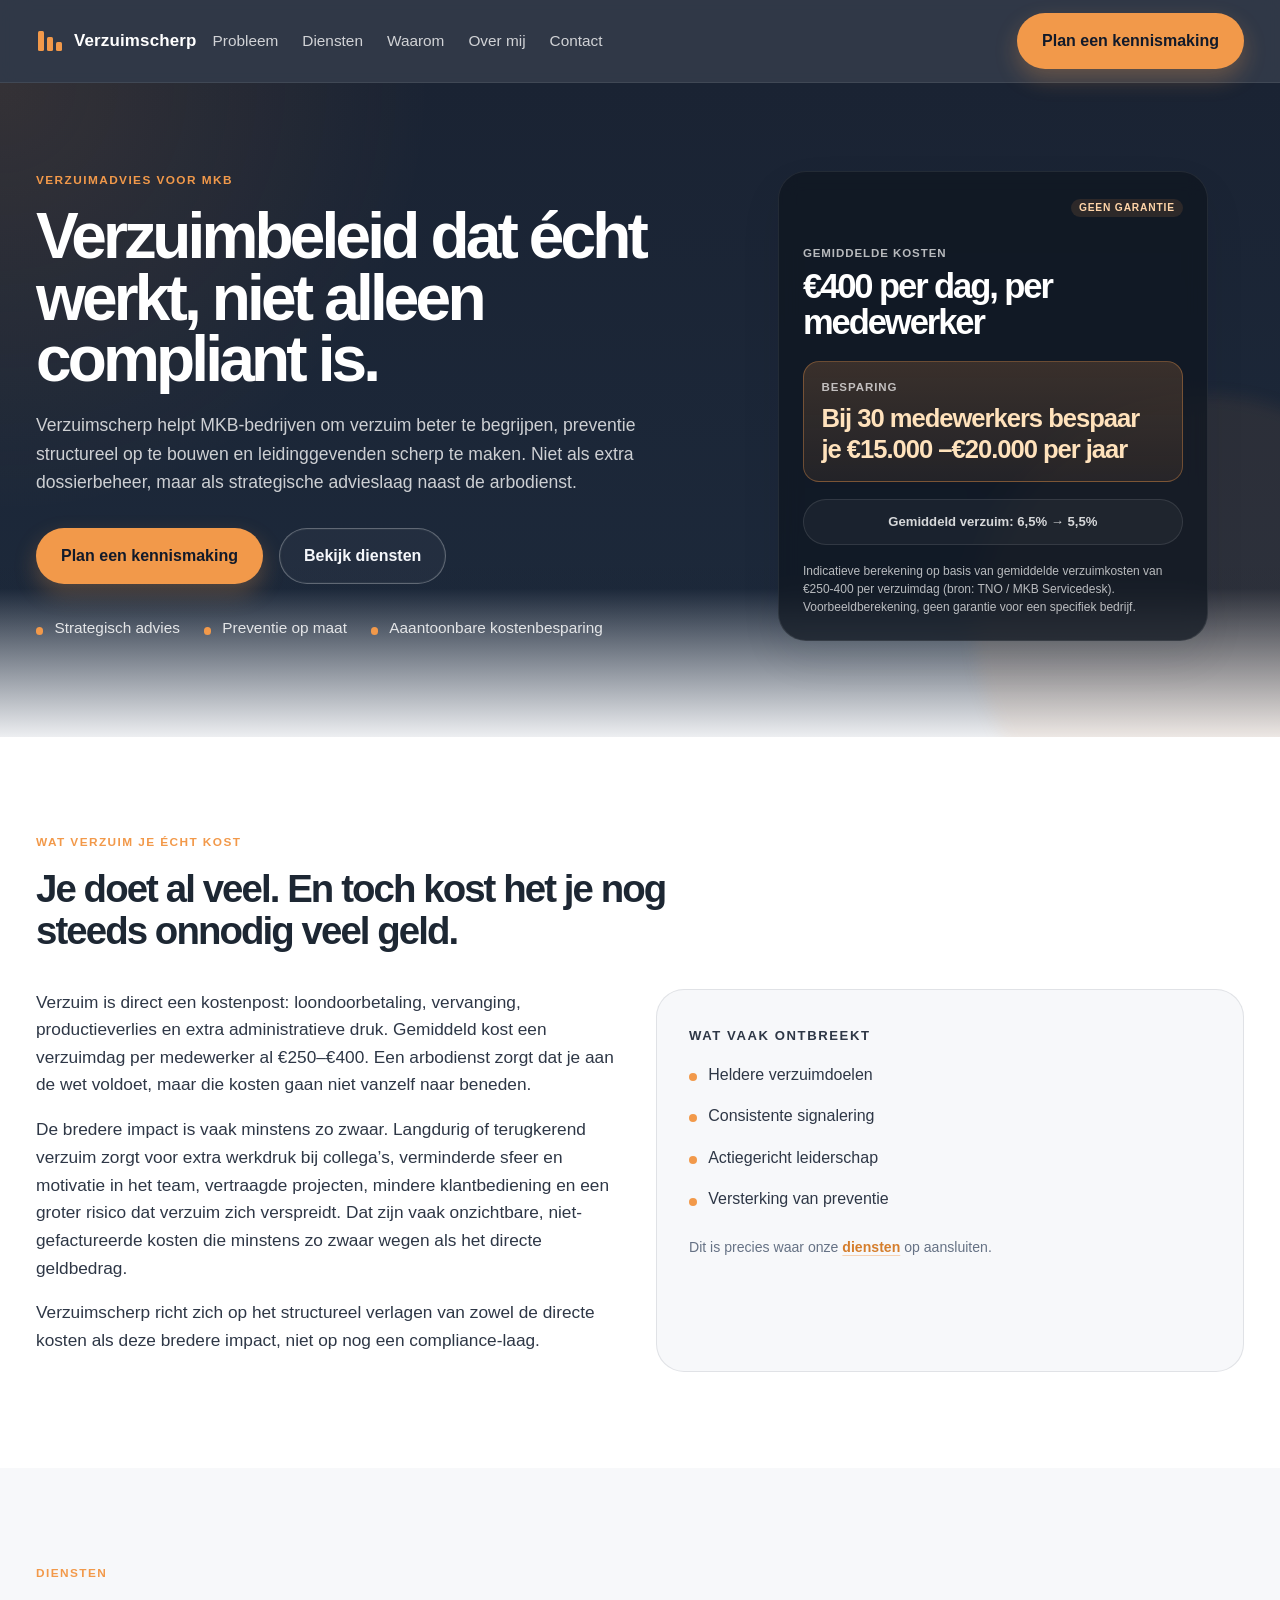
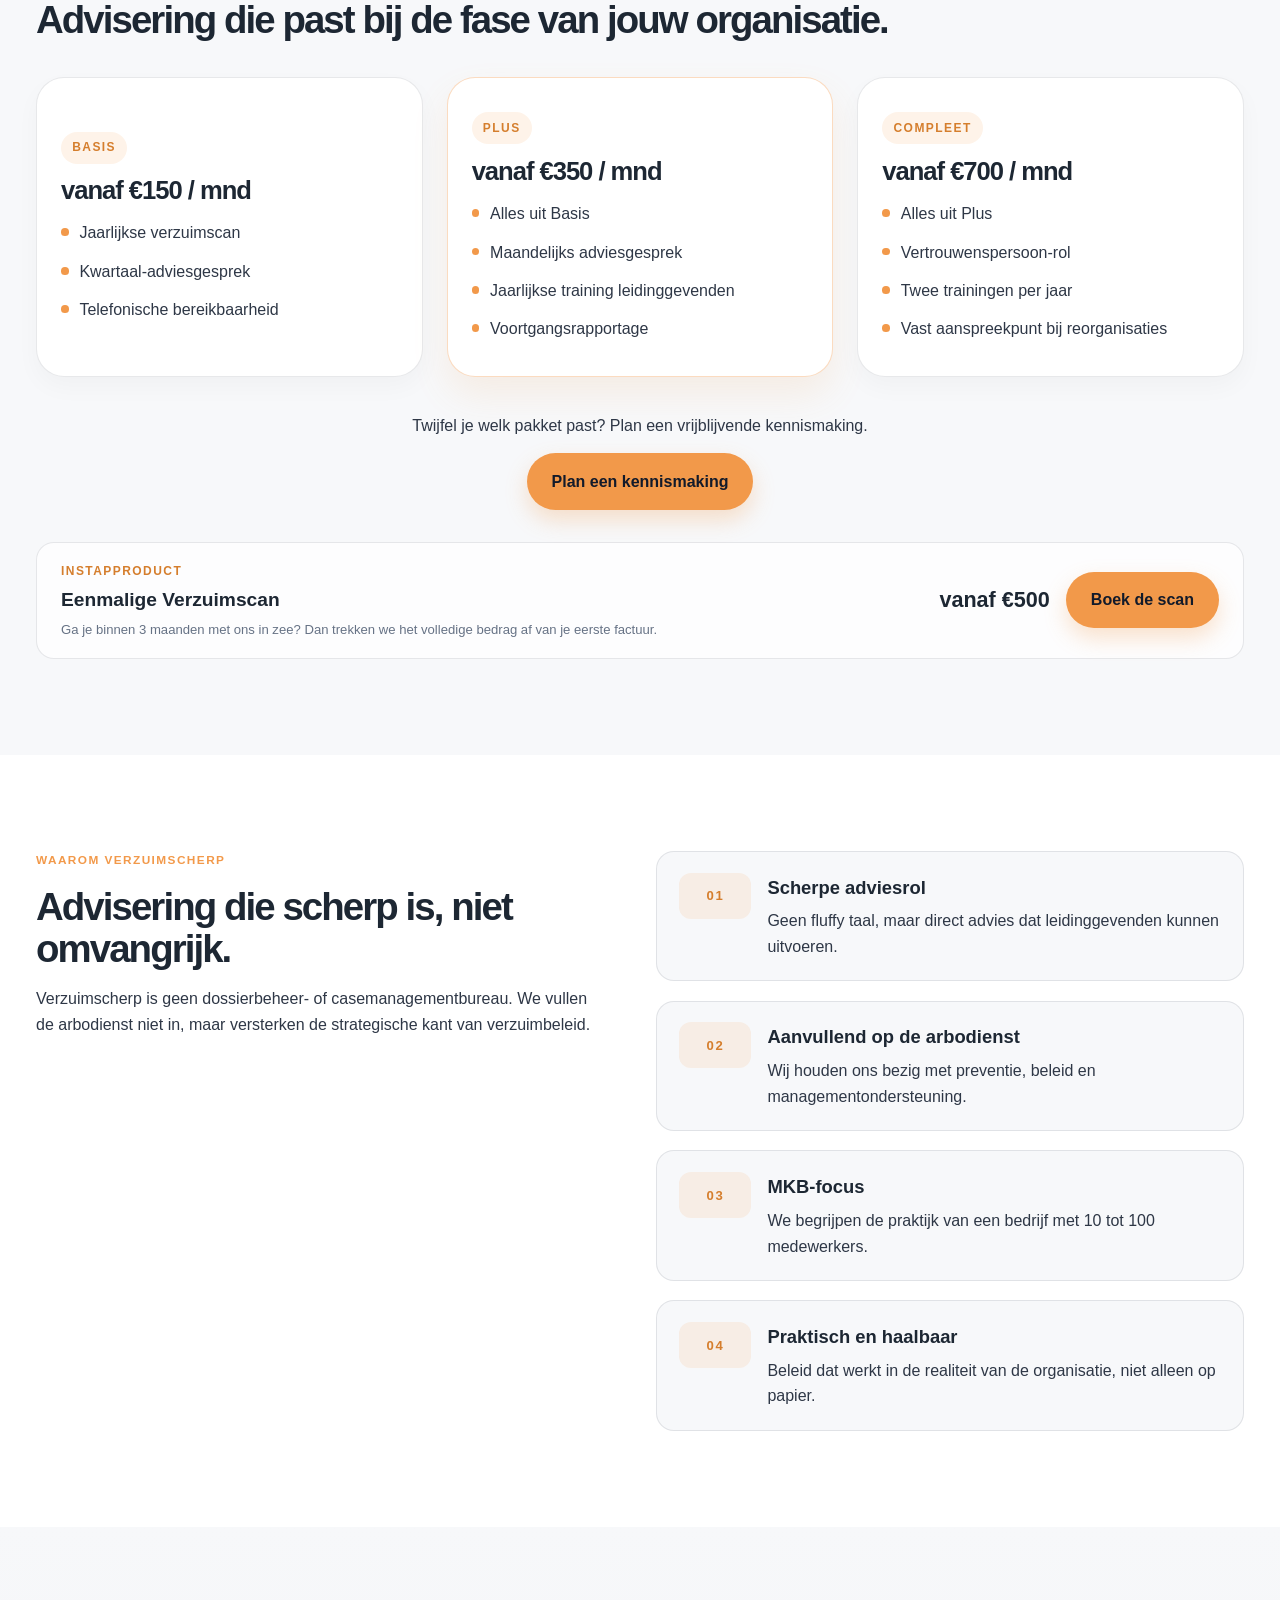
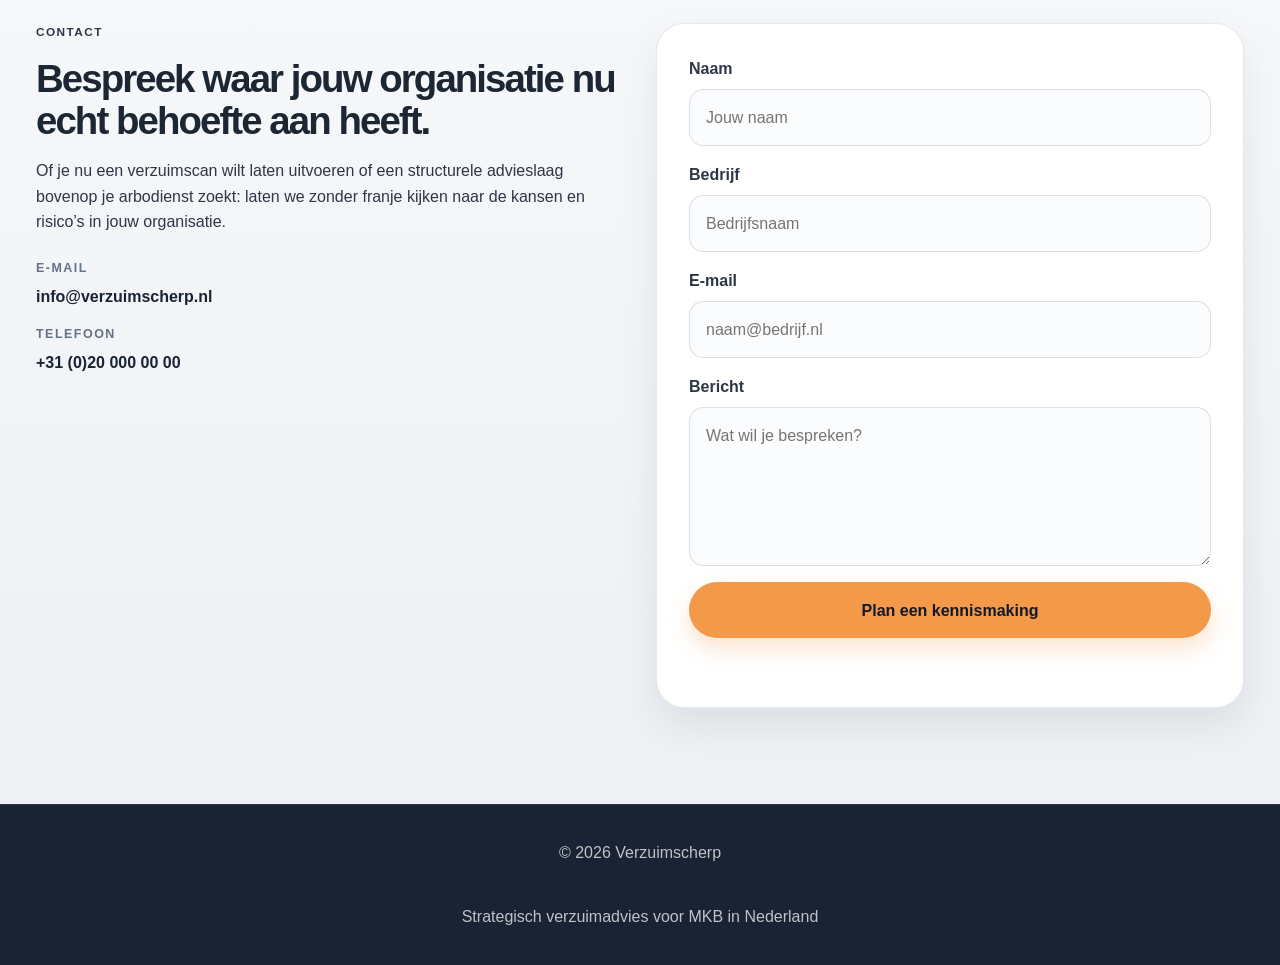
==== index.html @ c4fc37ad "4" ====
<!DOCTYPE html>
<html lang="nl">
  <head>
    <meta charset="UTF-8" />
    <meta name="viewport" content="width=device-width, initial-scale=1.0" />
    <meta
      name="description"
      content="Verzuimscherp helpt MKB-bedrijven met strategisch verzuimadvies, preventie en beleid dat echt werkt."
    />
    <title>Verzuimscherp | Verzuimadvies voor MKB</title>
    <link rel="icon" type="image/svg+xml" href="favicon.svg" />
    <link rel="stylesheet" href="style.css" />
  </head>
  <body>
    <div class="page-shell">
      <header class="site-header">
        <div class="container header-inner">
          <a class="brand" href="#top" aria-label="Verzuimscherp home">
            <svg class="brand-mark" width="28" height="28" viewBox="0 0 28 28" xmlns="http://www.w3.org/2000/svg" aria-hidden="true">
              <rect x="2" y="4" width="6" height="20" rx="1.5" fill="#F2994A"/>
              <rect x="11" y="10" width="6" height="14" rx="1.5" fill="#F2994A"/>
              <rect x="20" y="15" width="6" height="9" rx="1.5" fill="#F2994A"/>
            </svg>
            <span class="brand-text">Verzuimscherp</span>
          </a>

          <nav class="main-nav" aria-label="Hoofdnavigatie">
            <a href="#probleem">Probleem</a>
            <a href="#diensten">Diensten</a>
            <a href="#waarom">Waarom</a>
            <a href="about.html">Over mij</a>
            <a href="#contact">Contact</a>
          </nav>

          <a class="button button-primary header-cta" href="#contact">Plan een kennismaking</a>
        </div>
      </header>

      <main id="top">
        <section class="hero">
          <div class="container hero-grid">
            <div class="hero-copy">
              <p class="eyebrow">Verzuimadvies voor MKB</p>
              <h1>Verzuimbeleid dat écht werkt, niet alleen compliant is.</h1>
              <p class="lead">
                Verzuimscherp helpt MKB-bedrijven om verzuim beter te begrijpen, preventie
                structureel op te bouwen en leidinggevenden scherp te maken. Niet als
                extra dossierbeheer, maar als strategische advieslaag naast de arbodienst.
              </p>

              <div class="hero-actions">
                <a class="button button-primary" href="#contact">Plan een kennismaking</a>
                <a class="button button-secondary" href="#diensten">Bekijk diensten</a>
              </div>

              <ul class="hero-points" aria-label="Belangrijkste voordelen">
                <li>Strategisch advies</li>
                <li>Preventie op maat</li>
                <li>Aaantoonbare kostenbesparing</li>
              </ul>
            </div>

            <div class="hero-visual">
              <div class="visual-card comparison-card">
                <div class="comparison-header">
                  <div></div>
                  <span class="tag">Geen garantie</span>
                </div>

                <div class="cost-pain">
                  <span class="cost-pain-label">Gemiddelde kosten</span>
                  <strong>€400 per dag, per medewerker</strong>
                </div>

                <div class="savings-panel">
                  <span class="savings-label">Besparing</span>
                  <strong>Bij 30 medewerkers bespaar je €15.000 –€20.000 per jaar</strong>
                </div>

                <div class="comparison-bar" aria-label="Gemiddeld verzuim percentage verschil">
                  <span>Gemiddeld verzuim: 6,5% → 5,5%</span>
                </div>

                <p class="comparison-disclaimer">
                  Indicatieve berekening op basis van gemiddelde verzuimkosten van €250-400 per verzuimdag (bron: TNO / MKB Servicedesk).
                  Voorbeeldberekening, geen garantie voor een specifiek bedrijf.
                </p>
              </div>
            </div>
          </div>
        </section>

        <section id="probleem" class="section problem">
          <div class="container">
            <div class="section-heading narrow">
              <p class="eyebrow">WAT VERZUIM JE ÉCHT KOST</p>
              <h2>Je doet al veel. En toch kost het je nog steeds onnodig veel geld.</h2>
            </div>

            <div class="problem-grid">
              <div class="problem-copy">
                <p>
                  Verzuim is direct een kostenpost: loondoorbetaling, vervanging, productieverlies
                  en extra administratieve druk. Gemiddeld kost een verzuimdag per medewerker
                  al €250–€400. Een arbodienst zorgt dat je aan de wet voldoet, maar die
                  kosten gaan niet vanzelf naar beneden.
                </p>
                <p>
                  De bredere impact is vaak minstens zo zwaar. Langdurig of terugkerend verzuim
                  zorgt voor extra werkdruk bij collega’s, verminderde sfeer en motivatie in het
                  team, vertraagde projecten, mindere klantbediening en een groter risico dat
                  verzuim zich verspreidt. Dat zijn vaak onzichtbare, niet-gefactureerde kosten
                  die minstens zo zwaar wegen als het directe geldbedrag.
                </p>
                <p>
                  Verzuimscherp richt zich op het structureel verlagen van zowel de directe
                  kosten als deze bredere impact, niet op nog een compliance-laag.
                </p>
              </div>

              <div class="problem-panel">
                <div class="panel-block">
                  <span class="kicker">Wat vaak ontbreekt</span>
                  <ul>
                    <li>Heldere verzuimdoelen</li>
                    <li>Consistente signalering</li>
                    <li>Actiegericht leiderschap</li>
                    <li>Versterking van preventie</li>
                  </ul>
                  <p class="panel-link">Dit is precies waar onze <a href="#diensten">diensten</a> op aansluiten.</p>
                </div>
              </div>
            </div>
          </div>
        </section>

        <section id="diensten" class="section services">
          <div class="container">
            <div class="section-heading">
              <p class="eyebrow">Diensten</p>
              <h2>Advisering die past bij de fase van jouw organisatie.</h2>
            </div>

            <div class="pricing-grid">
              <article class="pricing-card">
                <div class="card-top">
                  <span class="tier">Basis</span>
                  <h3>vanaf €150 / mnd</h3>
                </div>
                <ul>
                  <li id="dienst-verzuimscan">Jaarlijkse verzuimscan</li>
                  <li id="dienst-preventieadvies">Kwartaal-adviesgesprek</li>
                  <li>Telefonische bereikbaarheid</li>
                </ul>
              </article>

              <article class="pricing-card featured">
                <div class="card-top">
                  <span class="tier">Plus</span>
                  <h3>vanaf €350 / mnd</h3>
                </div>
                <ul>
                  <li>Alles uit Basis</li>
                  <li>Maandelijks adviesgesprek</li>
                  <li id="dienst-training">Jaarlijkse training leidinggevenden</li>
                  <li>Voortgangsrapportage</li>
                </ul>
              </article>

              <article class="pricing-card">
                <div class="card-top">
                  <span class="tier">Compleet</span>
                  <h3>vanaf €700 / mnd</h3>
                </div>
                <ul>
                  <li>Alles uit Plus</li>
                  <li>Vertrouwenspersoon-rol</li>
                  <li>Twee trainingen per jaar</li>
                  <li>Vast aanspreekpunt bij reorganisaties</li>
                </ul>
              </article>
            </div>

            <div class="pricing-cta">
              <p>Twijfel je welk pakket past? Plan een vrijblijvende kennismaking.</p>
              <a class="button button-primary" href="#contact">Plan een kennismaking</a>
            </div>

            <div class="entry-offer">
              <div class="entry-copy">
                <span class="entry-label">Instapproduct</span>
                <strong>Eenmalige Verzuimscan</strong>
                <small>Ga je binnen 3 maanden met ons in zee? Dan trekken we het volledige bedrag af van je eerste factuur.</small>
              </div>
              <span class="entry-price">vanaf €500</span>
              <a class="button button-primary entry-offer-button" href="#contact">Boek de scan</a>
            </div>
          </div>
        </section>

        <section id="waarom" class="section why-us">
          <div class="container why-grid">
            <div class="why-copy">
              <p class="eyebrow">WAAROM VERZUIMSCHERP</p>
              <h2>Advisering die scherp is, niet omvangrijk.</h2>
              <p>
                Verzuimscherp is geen dossierbeheer- of casemanagementbureau. We vullen de
                arbodienst niet in, maar versterken de strategische kant van verzuimbeleid.
              </p>
            </div>

            <div class="usp-list">
              <div class="usp-item">
                <span class="usp-number">01</span>
                <div>
                  <h3>Scherpe adviesrol</h3>
                  <p>Geen fluffy taal, maar direct advies dat leidinggevenden kunnen uitvoeren.</p>
                </div>
              </div>

              <div class="usp-item">
                <span class="usp-number">02</span>
                <div>
                  <h3>Aanvullend op de arbodienst</h3>
                  <p>Wij houden ons bezig met preventie, beleid en managementondersteuning.</p>
                </div>
              </div>

              <div class="usp-item">
                <span class="usp-number">03</span>
                <div>
                  <h3>MKB-focus</h3>
                  <p>We begrijpen de praktijk van een bedrijf met 10 tot 100 medewerkers.</p>
                </div>
              </div>

              <div class="usp-item">
                <span class="usp-number">04</span>
                <div>
                  <h3>Praktisch en haalbaar</h3>
                  <p>Beleid dat werkt in de realiteit van de organisatie, niet alleen op papier.</p>
                </div>
              </div>
            </div>
          </div>
        </section>

        <section id="contact" class="section contact">
          <div class="container contact-grid">
            <div class="contact-copy">
              <p class="eyebrow">Contact</p>
              <h2>Bespreek waar jouw organisatie nu echt behoefte aan heeft.</h2>
              <p>
                Of je nu een verzuimscan wilt laten uitvoeren of een structurele advieslaag
                bovenop je arbodienst zoekt: laten we zonder franje kijken naar de kansen en
                risico’s in jouw organisatie.
              </p>

              <div class="contact-details">
                <div>
                  <span>E-mail</span>
                  <a href="mailto:info@verzuimscherp.nl">info@verzuimscherp.nl</a>
                </div>
                <div>
                  <span>Telefoon</span>
                  <a href="tel:+31000000000">+31 (0)20 000 00 00</a>
                </div>
              </div>
            </div>

            <form id="lead-form" class="contact-form">
              <div class="field-group">
                <label for="name">Naam</label>
                <input id="name" name="name" type="text" placeholder="Jouw naam" required />
              </div>

              <div class="field-group">
                <label for="company">Bedrijf</label>
                <input id="company" name="company" type="text" placeholder="Bedrijfsnaam" required />
              </div>

              <div class="field-group">
                <label for="email">E-mail</label>
                <input id="email" name="email" type="email" placeholder="naam@bedrijf.nl" required />
              </div>

              <div class="field-group">
                <label for="message">Bericht</label>
                <textarea id="message" name="message" rows="5" placeholder="Wat wil je bespreken?" required></textarea>
              </div>

              <button type="submit" class="button button-primary button-full">Plan een kennismaking</button>
              <p class="form-status" aria-live="polite"></p>
            </form>
          </div>
        </section>
      </main>

      <footer class="site-footer">
        <div class="container footer-inner">
          <p>© <span id="year"></span> Verzuimscherp</p>
          <p>Strategisch verzuimadvies voor MKB in Nederland</p>
        </div>
      </footer>
    </div>

    <script src="script.js"></script>
  </body>
</html>
---- style.css ----
:root {
  --bg: #1a2333;
  --bg-strong: #121a2a;
  --text: #1d2733;
  --text-soft: #2e3746;
  --muted: #667285;
  --surface: #ffffff;
  --surface-alt: #f7f8fa;
  --line: rgba(26, 35, 51, 0.1);
  --accent: #f2994a;
  --accent-dark: #d57e2d;
  --accent-soft: rgba(242, 153, 74, 0.12);
  --shadow: 0 18px 40px rgba(18, 26, 42, 0.08);
  --radius-lg: 28px;
  --radius-md: 18px;
  --radius-sm: 10px;
  --container: 1260px;
}

* {
  box-sizing: border-box;
}

html {
  scroll-behavior: smooth;
}

body {
  margin: 0;
  font-family: "Segoe UI", "Helvetica Neue", Arial, sans-serif;
  background: var(--surface-alt);
  color: var(--text);
  line-height: 1.6;
}

a {
  color: inherit;
  text-decoration: none;
}

img {
  max-width: 100%;
  display: block;
}

button,
input,
textarea {
  font: inherit;
}

.page-shell {
  min-height: 100vh;
}

.container {
  width: min(var(--container), calc(100% - 1.5rem));
  margin: 0 auto;
}

@media (min-width: 1200px) {
  .container {
    width: min(var(--container), calc(100% - 4.5rem));
  }
}

.site-header {
  position: sticky;
  top: 0;
  z-index: 30;
  background: rgba(26, 35, 51, 0.9);
  backdrop-filter: blur(14px);
  border-bottom: 1px solid rgba(255, 255, 255, 0.08);
}

.header-inner {
  display: flex;
  align-items: center;
  justify-content: space-between;
  min-height: 82px;
  gap: 1rem;
}

.brand {
  display: inline-flex;
  align-items: center;
  gap: 10px;
  color: #ffffff;
  font-weight: 800;
  letter-spacing: 0.01em;
  line-height: 1;
}

.brand-mark {
  display: block;
  width: 28px;
  height: 28px;
  flex-shrink: 0;
}

.brand-text {
  font-size: 1.06rem;
  white-space: nowrap;
  color: #ffffff;
}

.main-nav {
  display: none;
  align-items: center;
  gap: 1.5rem;
  color: rgba(255, 255, 255, 0.78);
  font-size: 0.96rem;
}

.main-nav a:hover,
.main-nav a:focus-visible {
  color: #fff;
}

.button {
  display: inline-flex;
  align-items: center;
  justify-content: center;
  padding: 0.9rem 1.5rem;
  border-radius: 999px;
  border: 1px solid transparent;
  font-weight: 700;
  transition: transform 0.2s ease, box-shadow 0.2s ease, border-color 0.2s ease;
  cursor: pointer;
}

.button:hover,
.button:focus-visible {
  transform: translateY(-1px);
}

.button-primary {
  background: var(--accent);
  color: var(--bg-strong);
  box-shadow: 0 10px 22px rgba(242, 153, 74, 0.28);
}

.button-primary:hover,
.button-primary:focus-visible {
  background: var(--accent-dark);
}

.button-secondary {
  background: transparent;
  color: var(--bg-strong);
  border-color: rgba(26, 35, 51, 0.15);
}

.hero .button-secondary {
  background: rgba(255, 255, 255, 0.03);
  color: #f5f7fb;
  border-color: rgba(255, 255, 255, 0.28);
  box-shadow: inset 0 0 0 1px rgba(255, 255, 255, 0.04);
}

.hero .button-secondary:hover,
.hero .button-secondary:focus-visible {
  background: rgba(255, 255, 255, 0.06);
  border-color: rgba(255, 255, 255, 0.45);
}

.button-full {
  width: 100%;
}

.hero {
  position: relative;
  overflow: hidden;
  background:
    radial-gradient(circle at top left, rgba(242, 153, 74, 0.12), transparent 30%),
    linear-gradient(180deg, var(--bg) 0%, #1d2a3c 100%);
  color: #fff;
}

.hero::before {
  content: "";
  position: absolute;
  left: 0;
  right: 0;
  bottom: -1px;
  height: 170px;
  background: linear-gradient(
    180deg,
    rgba(26, 35, 51, 0.05) 0%,
    rgba(26, 35, 51, 0.08) 12%,
    rgba(247, 248, 250, 0.96) 100%
  );
  z-index: 0;
}

.hero::after {
  content: "";
  position: absolute;
  inset: auto -12% -18% auto;
  width: 460px;
  height: 460px;
  border-radius: 50%;
  background: rgba(242, 153, 74, 0.08);
  filter: blur(8px);
}

.hero-grid {
  position: relative;
  z-index: 1;
  display: grid;
  grid-template-columns: 1fr;
  gap: 2.5rem;
  align-items: center;
  padding: 4.5rem 0 5rem;
}

.eyebrow {
  margin: 0 0 1rem;
  color: #F2994A;
  text-transform: uppercase;
  letter-spacing: 0.12em;
  font-size: 0.74rem;
  font-weight: 700;
}

.hero-copy h1 {
  margin: 0;
  font-size: clamp(2.5rem, 5vw, 5rem);
  line-height: 0.96;
  letter-spacing: -0.06em;
  max-width: 650px;
}

.lead {
  max-width: 620px;
  margin-top: 1.3rem;
  color: rgba(255, 255, 255, 0.78);
  font-size: 1.1rem;
}

.hero-actions {
  display: flex;
  flex-wrap: wrap;
  gap: 1rem;
  margin-top: 2rem;
}

.hero-points {
  display: flex;
  flex-wrap: wrap;
  gap: 0.9rem 1.5rem;
  list-style: none;
  padding: 0;
  margin: 2rem 0 0;
  color: rgba(255, 255, 255, 0.84);
  font-size: 0.96rem;
}

.hero-points li {
  position: relative;
  padding-left: 1.15rem;
}

.hero-points li::before {
  content: "";
  position: absolute;
  left: 0;
  top: 0.7rem;
  width: 0.45rem;
  height: 0.45rem;
  border-radius: 50%;
  background: var(--accent);
}

.hero-visual {
  display: flex;
  justify-content: center;
}

.visual-card {
  width: min(100%, 430px);
  border: 1px solid rgba(255, 255, 255, 0.08);
  box-shadow: var(--shadow);
  background: rgba(14, 21, 31, 0.72);
  border-radius: var(--radius-lg);
  padding: 1.5rem;
  backdrop-filter: blur(10px);
}

.comparison-card {
  display: grid;
  gap: 1.1rem;
}

.comparison-header {
  display: flex;
  align-items: center;
  justify-content: flex-end;
  min-height: 1.5rem;
}

.tag {
  display: inline-flex;
  align-items: center;
  justify-content: center;
  border-radius: 999px;
  padding: 0.22rem 0.5rem;
  background: rgba(242, 153, 74, 0.12);
  color: #ffd4a8;
  font-size: 0.64rem;
  line-height: 1;
  letter-spacing: 0.08em;
  text-transform: uppercase;
  font-weight: 700;
}

.cost-pain {
  display: grid;
  gap: 0.35rem;
  padding: 0.4rem 0 0.2rem;
}

.cost-pain-label,
.savings-label {
  text-transform: uppercase;
  letter-spacing: 0.08em;
  font-size: 0.72rem;
  color: rgba(255, 255, 255, 0.7);
  font-weight: 700;
}

.cost-pain strong {
  display: block;
  font-size: clamp(1.8rem, 2.7vw, 2.5rem);
  line-height: 1.05;
  letter-spacing: -0.06em;
  color: #fff;
}

.savings-panel {
  display: grid;
  gap: 0.4rem;
  padding: 1rem 1.1rem;
  border-radius: 1rem;
  background: linear-gradient(180deg, rgba(242, 153, 74, 0.18), rgba(242, 153, 74, 0.08));
  border: 1px solid rgba(242, 153, 74, 0.35);
  color: #fff;
}

.savings-panel strong {
  display: block;
  font-size: clamp(1.3rem, 2vw, 1.8rem);
  line-height: 1.2;
  letter-spacing: -0.04em;
  color: #ffe2bc;
}

.comparison-bar {
  display: flex;
  align-items: center;
  justify-content: center;
  padding: 0.7rem 0.9rem;
  border-radius: 999px;
  background: rgba(255, 255, 255, 0.04);
  border: 1px solid rgba(255, 255, 255, 0.1);
  color: rgba(255, 255, 255, 0.82);
  font-size: 0.82rem;
  font-weight: 600;
}

.comparison-disclaimer {
  margin: 0;
  color: rgba(255, 255, 255, 0.7);
  font-size: 0.75rem;
  line-height: 1.5;
}

.section {
  padding: 6rem 0;
}

.problem {
  background: var(--surface);
}

.section-heading {
  margin-bottom: 2.25rem;
}

.narrow {
  max-width: 720px;
}

.section-heading h2 {
  margin: 0;
  font-size: clamp(2rem, 3vw, 3rem);
  letter-spacing: -0.05em;
  line-height: 1.1;
}

.problem-grid {
  display: grid;
  grid-template-columns: 1fr;
  gap: 2rem;
  align-items: stretch;
}

.problem-copy {
  font-size: 1.08rem;
  color: var(--text-soft);
}

.problem-copy p {
  margin-top: 0;
}

.problem-panel {
  display: flex;
}

.panel-block {
  width: 100%;
  background: var(--surface-alt);
  border: 1px solid var(--line);
  border-radius: var(--radius-lg);
  padding: 2rem;
}

.kicker {
  display: inline-block;
  margin-bottom: 1rem;
  color: var(--text-soft);
  font-size: 0.82rem;
  letter-spacing: 0.12em;
  text-transform: uppercase;
  font-weight: 700;
}

.panel-block ul {
  list-style: none;
  padding: 0;
  margin: 0;
  display: grid;
  gap: 1rem;
  color: var(--text-soft);
}

.panel-block li {
  position: relative;
  padding-left: 1.2rem;
}

.panel-block li::before {
  content: "";
  position: absolute;
  left: 0;
  top: 0.7rem;
  width: 0.5rem;
  height: 0.5rem;
  border-radius: 50%;
  background: var(--accent);
}

.panel-link {
  margin: 1.5rem 0 0;
  color: var(--muted);
  font-size: 0.88rem;
}

.panel-link a {
  color: var(--accent-dark);
  font-weight: 700;
  text-decoration: underline;
  text-decoration-color: rgba(242, 153, 74, 0.4);
  text-underline-offset: 0.18em;
}

.panel-link a:hover,
.panel-link a:focus-visible {
  text-decoration-color: var(--accent-dark);
}

.services {
  background: var(--surface-alt);
}

.pricing-grid {
  display: grid;
  grid-template-columns: 1fr;
  gap: 1.5rem;
}

.pricing-card {
  display: flex;
  flex-direction: column;
  justify-content: center;
  min-height: 300px;
  gap: 1rem;
  background: var(--surface);
  border: 1px solid var(--line);
  border-radius: var(--radius-lg);
  padding: 1.7rem 1.5rem;
  box-shadow: 0 10px 24px rgba(18, 26, 42, 0.03);
}

.pricing-card.featured {
  border-color: rgba(242, 153, 74, 0.35);
  box-shadow: 0 18px 36px rgba(242, 153, 74, 0.12);
}

.card-top {
  margin-bottom: 0;
}

.tier {
  display: inline-flex;
  align-items: center;
  justify-content: center;
  padding: 0.4rem 0.7rem;
  border-radius: 999px;
  background: var(--accent-soft);
  color: var(--accent-dark);
  font-size: 0.75rem;
  letter-spacing: 0.12em;
  text-transform: uppercase;
  font-weight: 800;
}

.card-top h3 {
  margin: 0.8rem 0 0;
  font-size: clamp(1.5rem, 2vw, 2rem);
  letter-spacing: -0.04em;
  line-height: 1.1;
}

.pricing-card ul {
  list-style: none;
  padding: 0;
  margin: 0;
  display: grid;
  gap: 0.8rem;
  color: var(--text-soft);
}

.pricing-card li {
  position: relative;
  padding-left: 1.15rem;
}

.pricing-card li::before {
  content: "";
  position: absolute;
  left: 0;
  top: 0.5rem;
  width: 0.48rem;
  height: 0.48rem;
  border-radius: 50%;
  background: var(--accent);
}

.pricing-cta {
  display: grid;
  justify-items: center;
  gap: 0.9rem;
  margin: 2.25rem auto 0;
  text-align: center;
}

.pricing-cta p {
  margin: 0;
  color: var(--text-soft);
}

.entry-offer {
  display: flex;
  flex-wrap: wrap;
  align-items: center;
  justify-content: space-between;
  gap: 0.8rem 1rem;
  margin-top: 2rem;
  padding: 1.2rem 1.5rem;
  border-radius: var(--radius-md);
  border: 1px solid var(--line);
  background: rgba(255, 255, 255, 0.7);
  color: var(--text-soft);
}

.entry-copy {
  display: grid;
  gap: 0.25rem;
  flex: 1 1 280px;
}

.entry-copy small {
  max-width: 620px;
  color: var(--muted);
  font-size: 0.82rem;
  line-height: 1.45;
}

.entry-label {
  color: var(--accent-dark);
  font-size: 0.75rem;
  font-weight: 700;
  letter-spacing: 0.12em;
  text-transform: uppercase;
}

.entry-offer strong {
  font-size: 1.2rem;
  color: var(--text);
}

.entry-price {
  color: var(--text);
  font-size: 1.35rem;
  font-weight: 800;
  white-space: nowrap;
}

.entry-offer-button {
  flex: 0 0 auto;
}

.why-us {
  background: var(--surface);
}

.why-grid {
  display: grid;
  grid-template-columns: 1fr;
  gap: 2rem;
}

.why-copy h2 {
  margin: 0;
  font-size: clamp(2rem, 3vw, 3rem);
  letter-spacing: -0.05em;
  line-height: 1.1;
}

.why-copy p {
  color: var(--text-soft);
  max-width: 570px;
}

.why-copy .eyebrow {
  color: #F2994A;
}

.usp-list {
  display: grid;
  gap: 1.2rem;
}

.usp-item {
  display: grid;
  grid-template-columns: 72px 1fr;
  gap: 1rem;
  align-items: start;
  padding: 1.3rem 1.4rem;
  border-radius: var(--radius-md);
  background: var(--surface-alt);
  border: 1px solid var(--line);
}

.usp-number {
  display: inline-flex;
  justify-content: center;
  align-items: center;
  font-size: 0.82rem;
  font-weight: 800;
  letter-spacing: 0.12em;
  color: var(--accent-dark);
  background: rgba(242, 153, 74, 0.12);
  border-radius: 0.75rem;
  min-height: 46px;
}

.usp-item h3 {
  margin: 0 0 0.4rem;
  font-size: 1.15rem;
}

.usp-item p {
  margin: 0;
  color: var(--text-soft);
}

.contact {
  background: linear-gradient(180deg, var(--surface-alt) 0%, #edf0f4 100%);
}

.contact-grid {
  display: grid;
  grid-template-columns: 1fr;
  gap: 2rem;
  align-items: start;
}

.contact-copy h2 {
  margin: 0;
  font-size: clamp(2rem, 3vw, 3rem);
  letter-spacing: -0.05em;
  line-height: 1.1;
}

.contact-copy p {
  color: var(--text-soft);
}

.contact-details {
  display: grid;
  gap: 1rem;
  margin-top: 1.5rem;
}

.contact-details div {
  display: grid;
  gap: 0.3rem;
}

.contact-details span {
  font-size: 0.78rem;
  letter-spacing: 0.12em;
  text-transform: uppercase;
  color: var(--muted);
  font-weight: 700;
}

.contact-details a {
  color: var(--bg); 
  font-weight: 600;
}

.contact-form {
  background: var(--surface);
  border: 1px solid var(--line);
  border-radius: var(--radius-lg);
  padding: 1.5rem;
  box-shadow: var(--shadow);
}

.field-group {
  display: grid;
  gap: 0.5rem;
  margin-bottom: 1rem;
}

.field-group label {
  font-weight: 600;
  color: var(--text-soft);
}

.field-group input,
.field-group textarea {
  width: 100%;
  border: 1px solid rgba(46, 55, 70, 0.14);
  border-radius: 0.9rem;
  background: #fbfcfe;
  color: var(--text);
  padding: 0.9rem 1rem;
  transition: border-color 0.2s ease, box-shadow 0.2s ease;
}

.field-group input:focus,
.field-group textarea:focus {
  outline: none;
  border-color: rgba(242, 153, 74, 0.7);
  box-shadow: 0 0 0 4px rgba(242, 153, 74, 0.12);
}

.form-status {
  min-height: 1.3em;
  margin: 1rem 0 0;
  color: var(--text-soft);
  font-weight: 600;
}

.about-hero {
  background: var(--surface);
  padding-top: 4.5rem;
  padding-bottom: 3rem;
}

.about-grid {
  display: grid;
  grid-template-columns: 1fr;
  gap: 2rem;
  align-items: center;
}

.about-copy h1 {
  margin: 0;
  font-size: clamp(2.3rem, 4vw, 4.2rem);
  letter-spacing: -0.06em;
  line-height: 1;
  color: var(--text);
}

.lead-dark {
  color: var(--text-soft);
}

.about-visual {
  display: flex;
  justify-content: center;
}

.about-quote {
  position: relative;
  width: min(100%, 430px);
  padding: 2rem 1.6rem 1.5rem;
  border-radius: var(--radius-lg);
  background: linear-gradient(180deg, rgba(26, 35, 51, 0.96), rgba(18, 26, 42, 1));
  color: #fff;
  box-shadow: var(--shadow);
}

.quote-mark {
  position: absolute;
  top: 0.8rem;
  right: 1.25rem;
  font-size: 4rem;
  line-height: 1;
  color: rgba(242, 153, 74, 0.7);
  font-weight: 700;
}

.about-quote p {
  margin: 0;
  padding-top: 1.5rem;
  font-size: 1.1rem;
  line-height: 1.7;
}

.about-story {
  background: var(--surface-alt);
}

.narrow-container {
  max-width: 880px;
}

.story-card {
  background: var(--surface);
  border: 1px solid var(--line);
  border-radius: var(--radius-lg);
  padding: 2rem;
  box-shadow: 0 18px 28px rgba(18, 26, 42, 0.04);
}

.story-header h2 {
  margin: 0;
  font-size: clamp(2rem, 3vw, 3rem);
  letter-spacing: -0.05em;
  line-height: 1.1;
}

.story-text {
  margin-top: 1.5rem;
  color: var(--text-soft);
  display: grid;
  gap: 1rem;
}

.story-text p {
  margin: 0;
}

.about-timeline {
  background: var(--surface);
}

.timeline {
  display: grid;
  gap: 1.1rem;
}

.timeline-item {
  position: relative;
  display: grid;
  grid-template-columns: 82px 1fr;
  gap: 1rem;
  align-items: start;
  padding: 1rem 0;
  border-top: 1px solid var(--line);
}

.timeline-item:first-child {
  border-top: none;
  padding-top: 0;
}

.timeline-year {
  display: inline-flex;
  align-items: center;
  justify-content: center;
  min-height: 42px;
  border-radius: 999px;
  background: rgba(242, 153, 74, 0.12);
  color: var(--accent-dark);
  font-weight: 800;
  letter-spacing: 0.08em;
}

.timeline-content h3 {
  margin: 0 0 0.45rem;
  font-size: 1.2rem;
}

.timeline-content p {
  margin: 0;
  color: var(--text-soft);
}

.site-footer {
  background: var(--bg);
  color: rgba(255, 255, 255, 0.72);
  border-top: 1px solid rgba(255, 255, 255, 0.08);
}

.footer-inner {
  display: flex;
  flex-direction: column;
  gap: 0.4rem;
  justify-content: space-between;
  align-items: center;
  min-height: 96px;
  text-align: center;
  padding: 1.2rem 0;
}

@media (min-width: 700px) {
  .pricing-grid {
    grid-template-columns: repeat(3, minmax(0, 1fr));
  }

  .problem-grid,
  .why-grid,
  .contact-grid {
    grid-template-columns: repeat(2, minmax(0, 1fr));
  }

  .hero-grid {
    grid-template-columns: 1.14fr 0.86fr;
  }
}

@media (min-width: 960px) {
  .main-nav {
    display: flex;
  }

  .header-cta {
    margin-left: auto;
  }

  .hero-grid {
    padding-top: 5.5rem;
    padding-bottom: 6rem;
  }

  .contact-form {
    padding: 2rem;
  }
}

@media (max-width: 699px) {
  .button {
    width: 100%;
  }

  .button-secondary {
    background: rgba(255, 255, 255, 0.04);
    color: #fff;
    border-color: rgba(255, 255, 255, 0.14);
  }

  .hero-copy .button,
  .hero-copy .button-secondary {
    width: auto;
    flex: 1 1 220px;
  }

  .brand-text {
    font-size: 0.98rem;
  }

  .main-nav {
    display: none;
  }
}
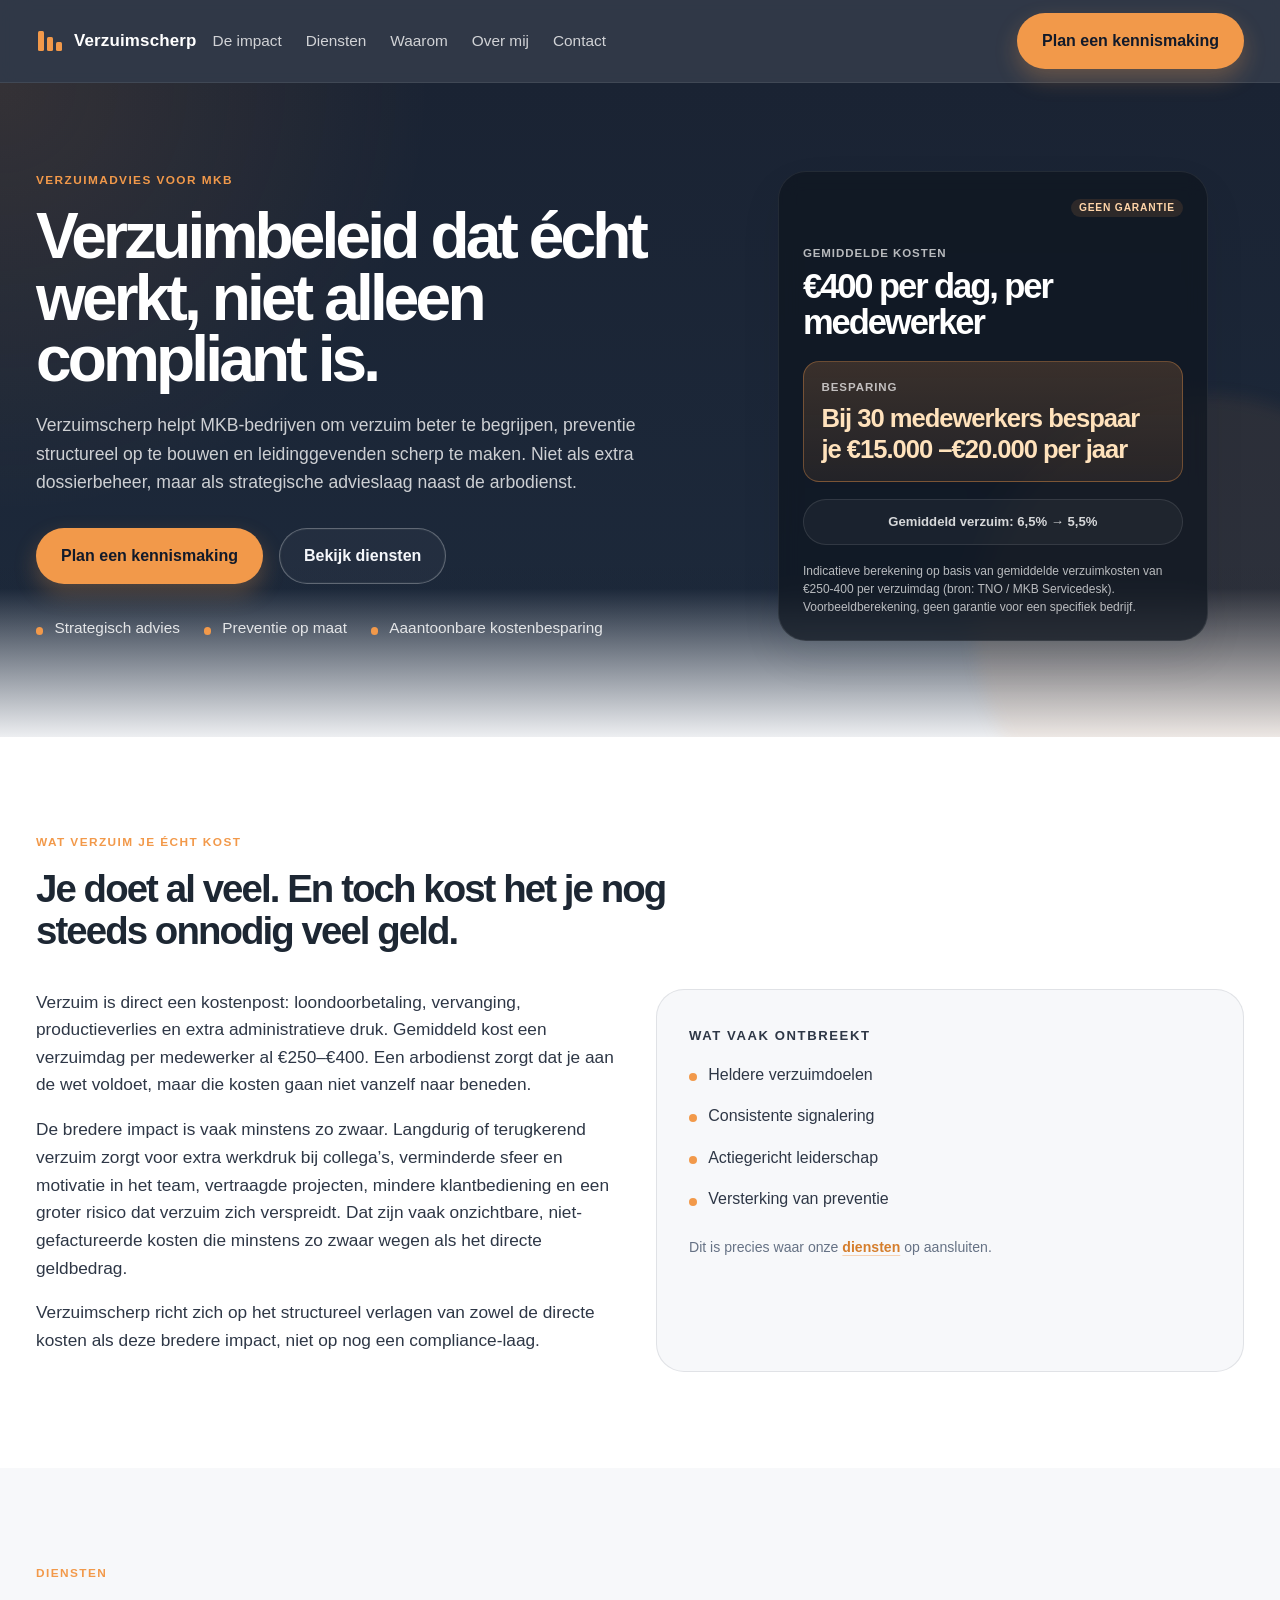
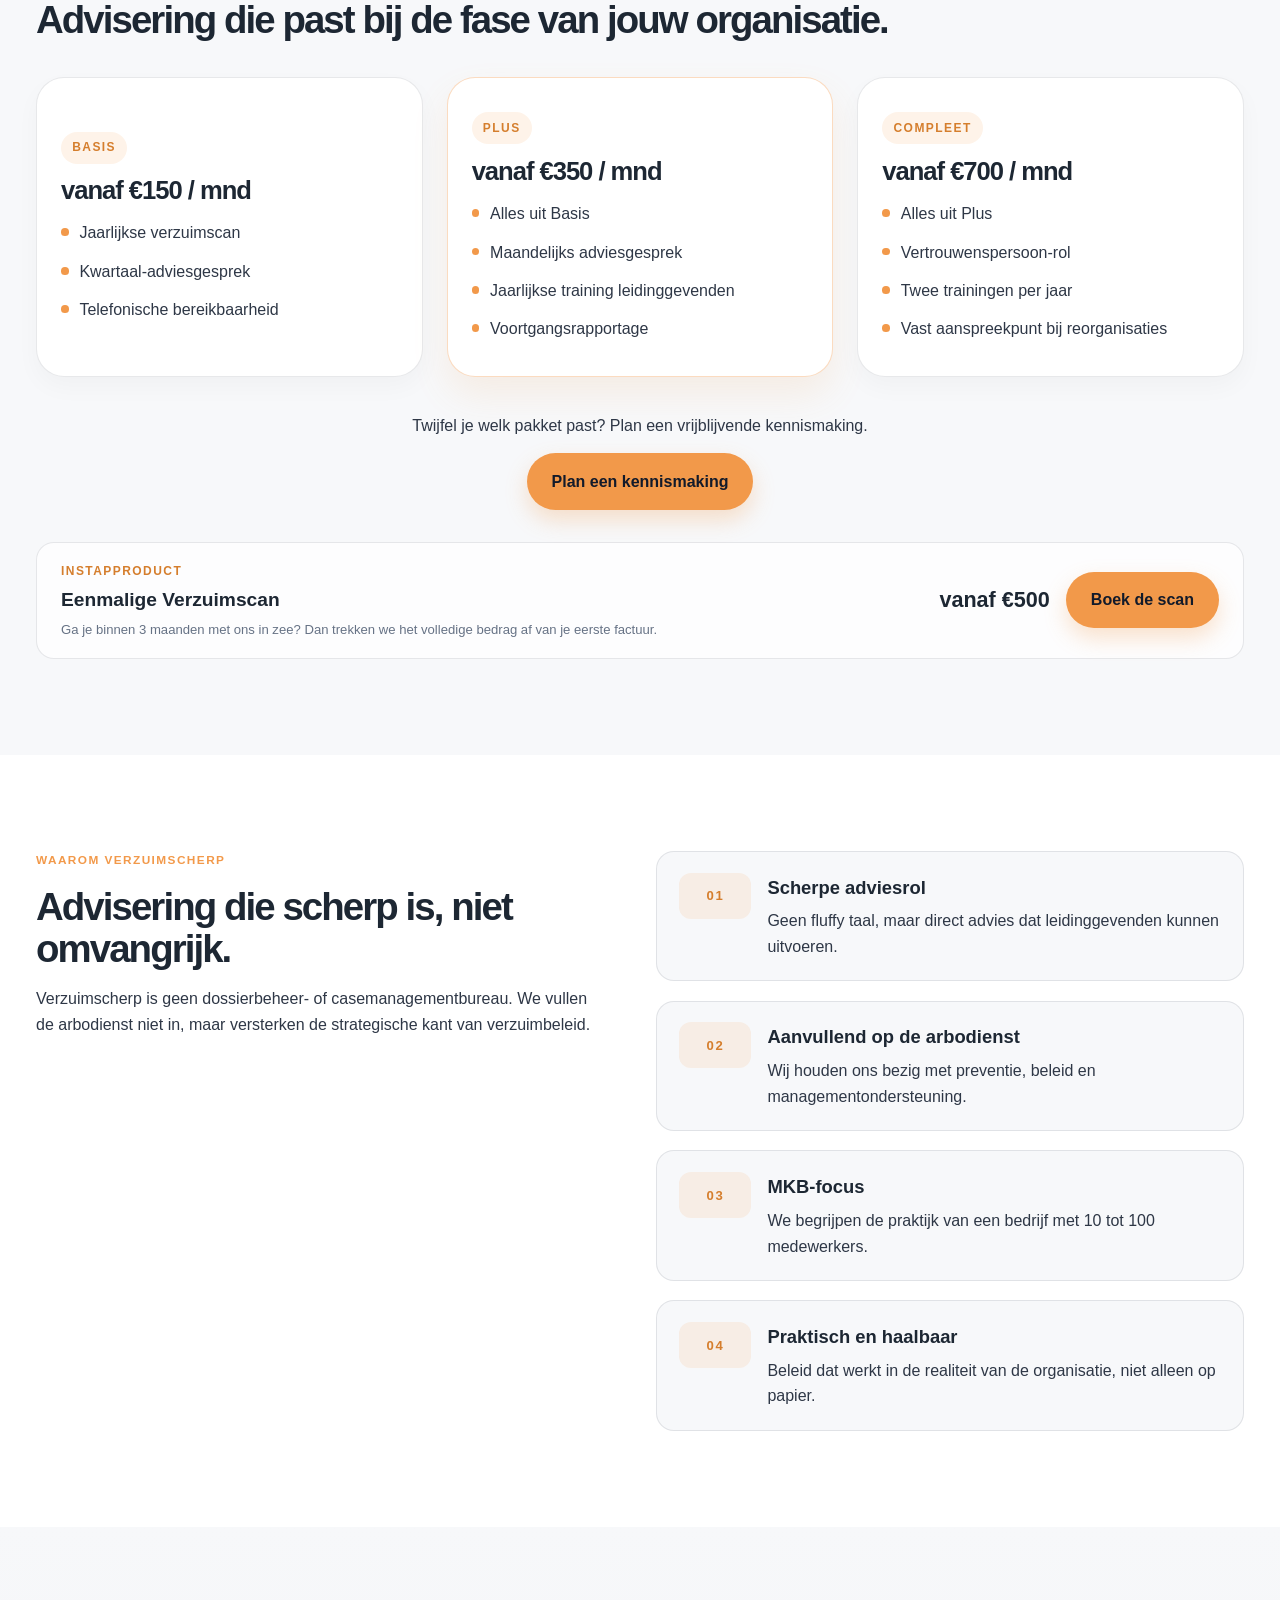
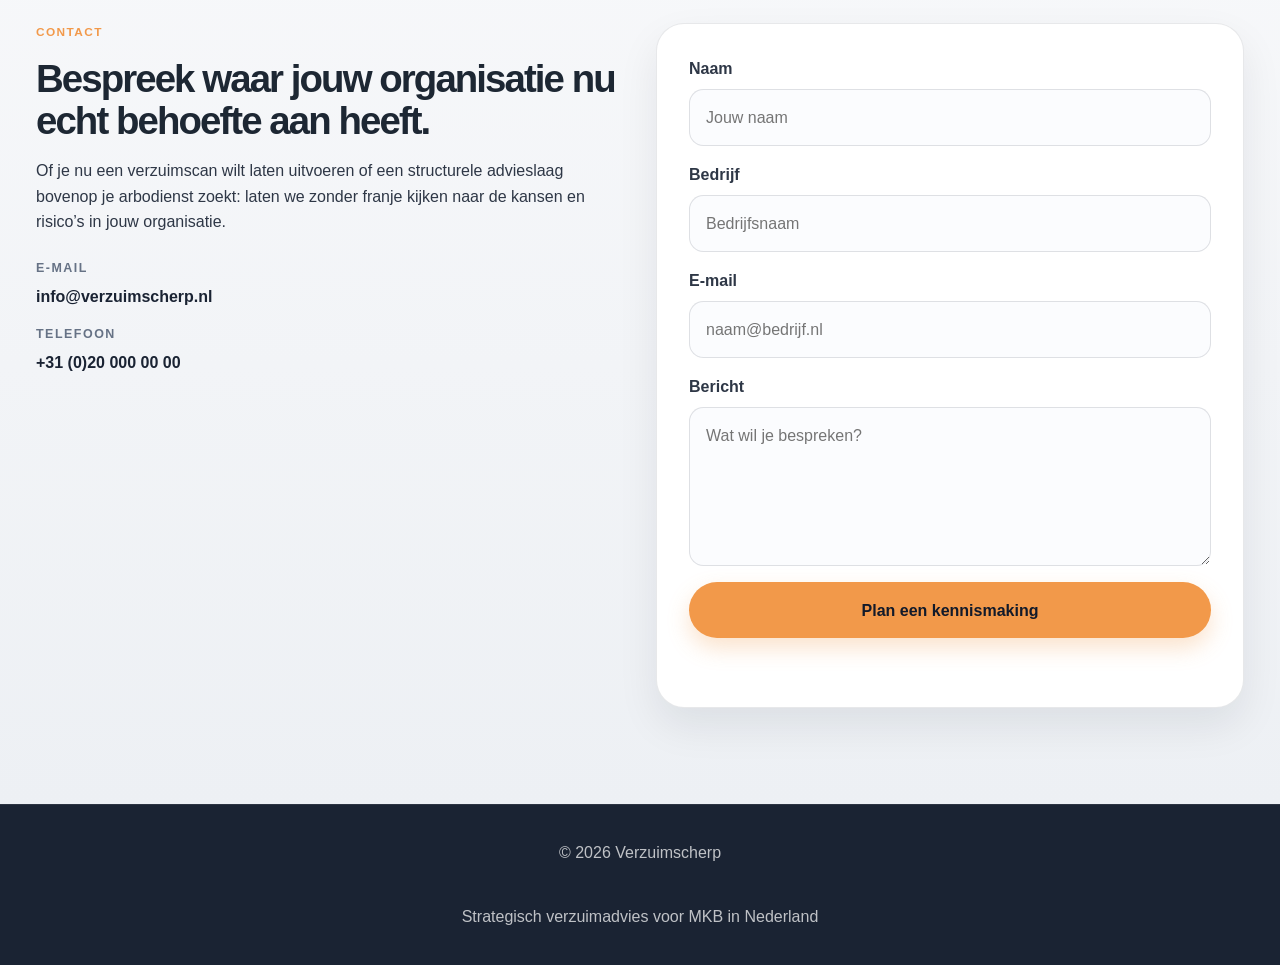
==== commit 3feea13c: "v" ====
--- a/index.html
+++ b/index.html
@@ -25,7 +25,7 @@
           </a>
 
           <nav class="main-nav" aria-label="Hoofdnavigatie">
-            <a href="#probleem">Probleem</a>
+            <a href="#impact">De impact</a>
             <a href="#diensten">Diensten</a>
             <a href="#waarom">Waarom</a>
             <a href="about.html">Over mij</a>
@@ -90,7 +90,7 @@
           </div>
         </section>
 
-        <section id="probleem" class="section problem">
+        <section id="impact" class="section problem">
           <div class="container">
             <div class="section-heading narrow">
               <p class="eyebrow">WAT VERZUIM JE ÉCHT KOST</p>
--- a/style.css
+++ b/style.css
@@ -379,6 +379,13 @@
   padding: 6rem 0;
 }
 
+#impact,
+#diensten,
+#waarom,
+#contact {
+  scroll-margin-top: 100px;
+}
+
 .problem {
   background: var(--surface);
 }
@@ -709,6 +716,10 @@
   color: var(--text-soft);
 }
 
+.contact-copy .eyebrow {
+  color: #F2994A;
+}
+
 .contact-details {
   display: grid;
   gap: 1rem;
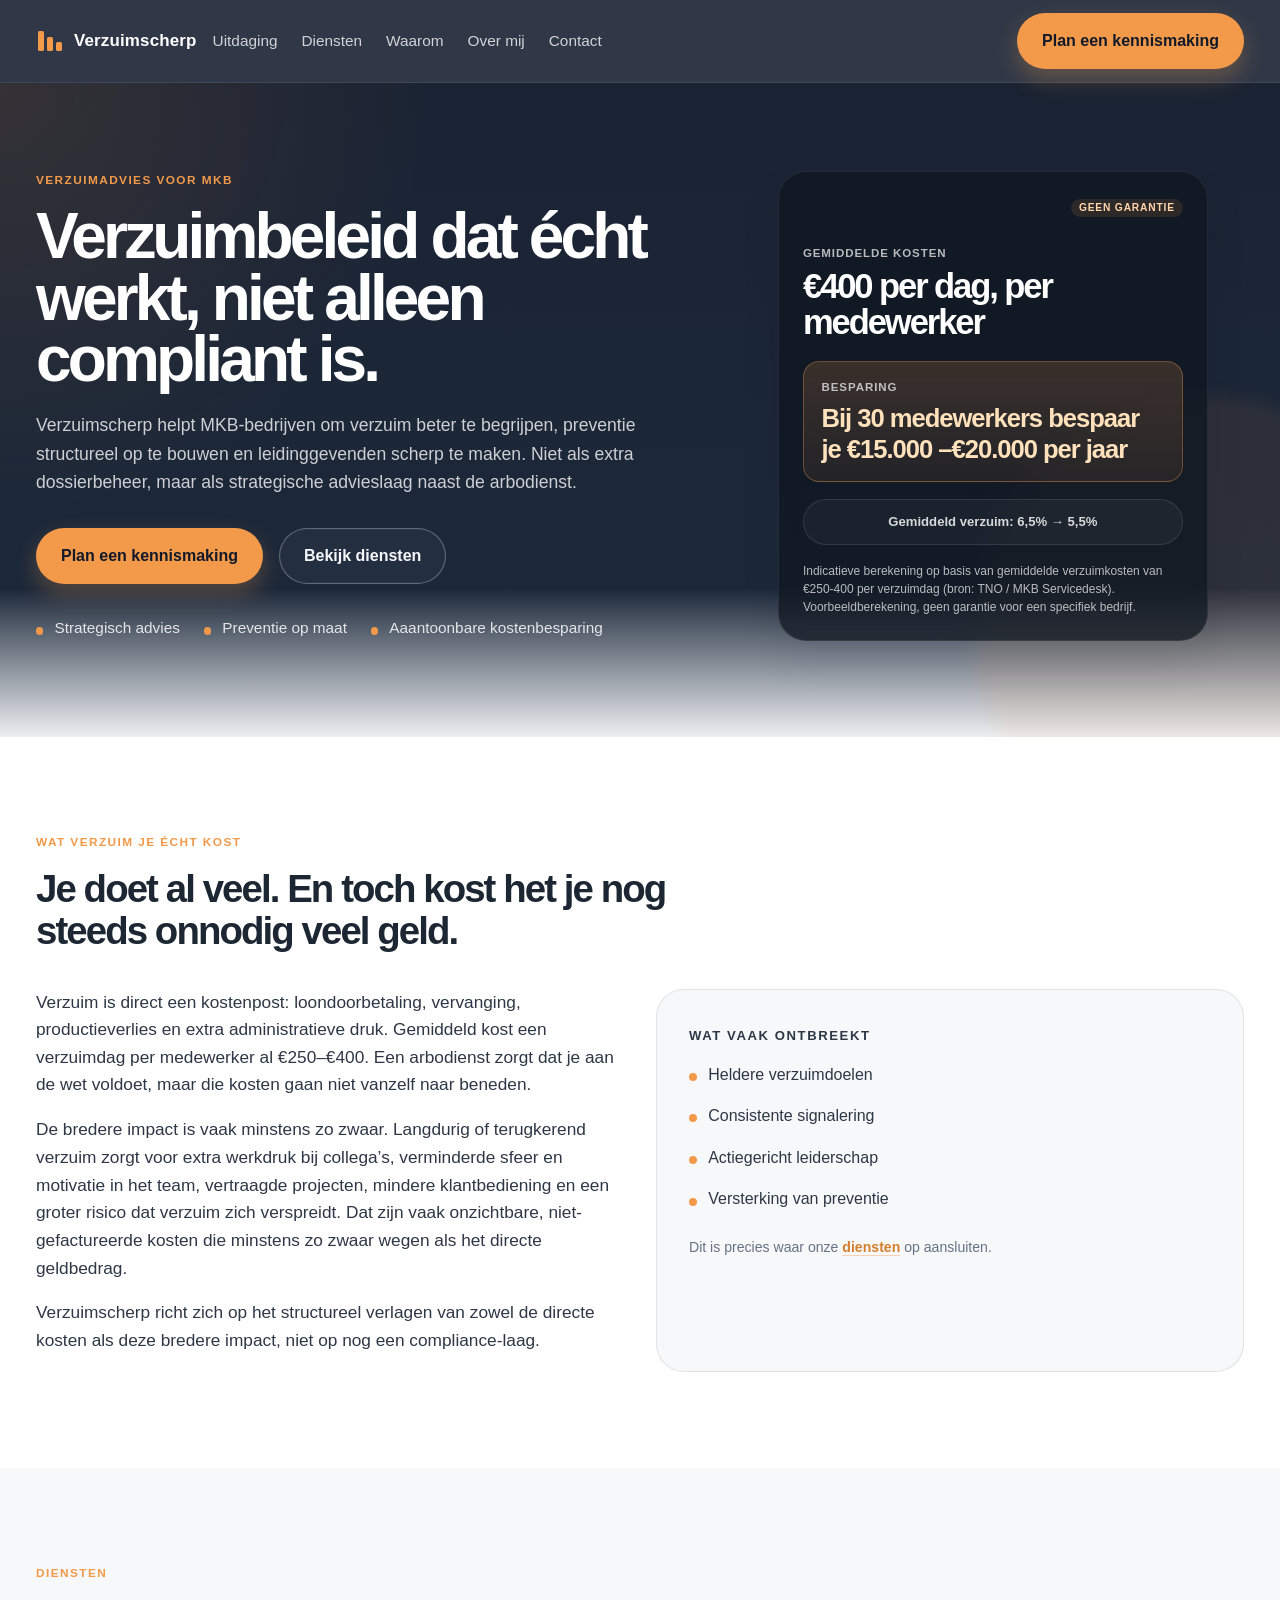
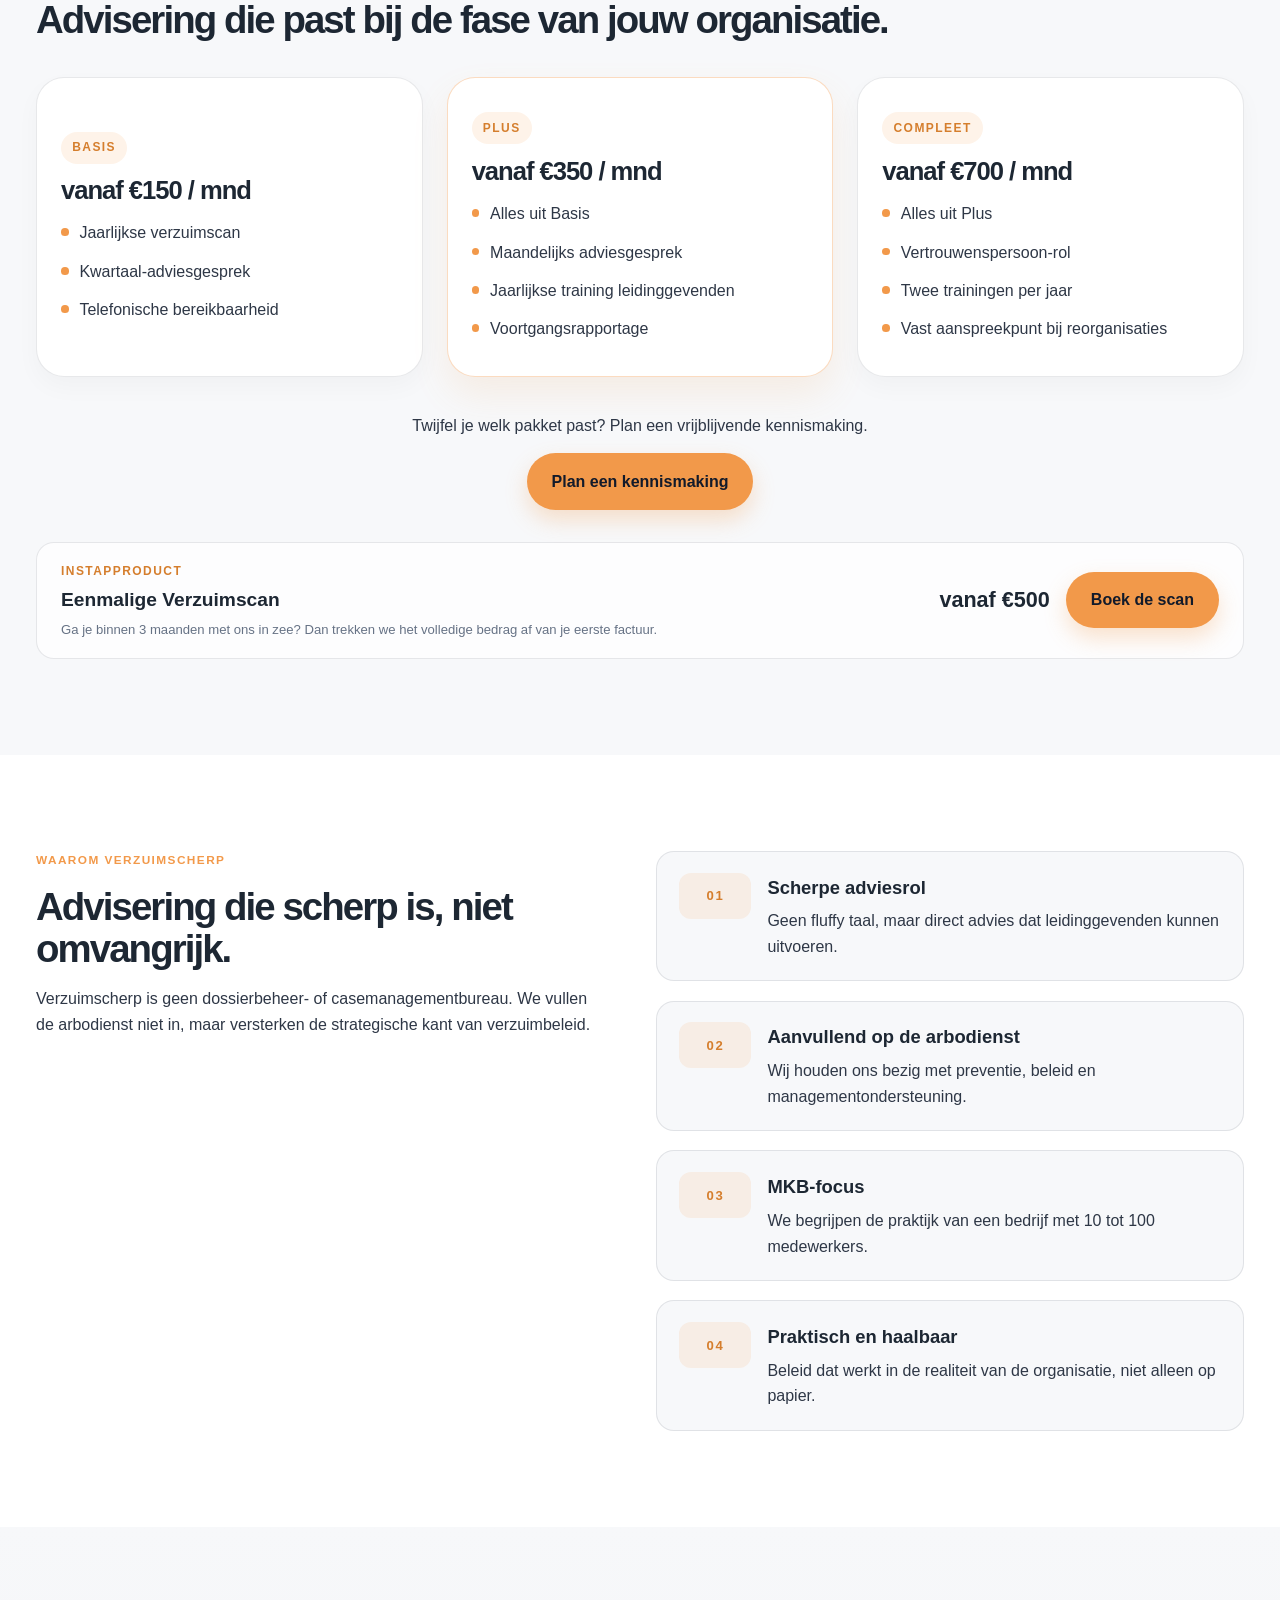
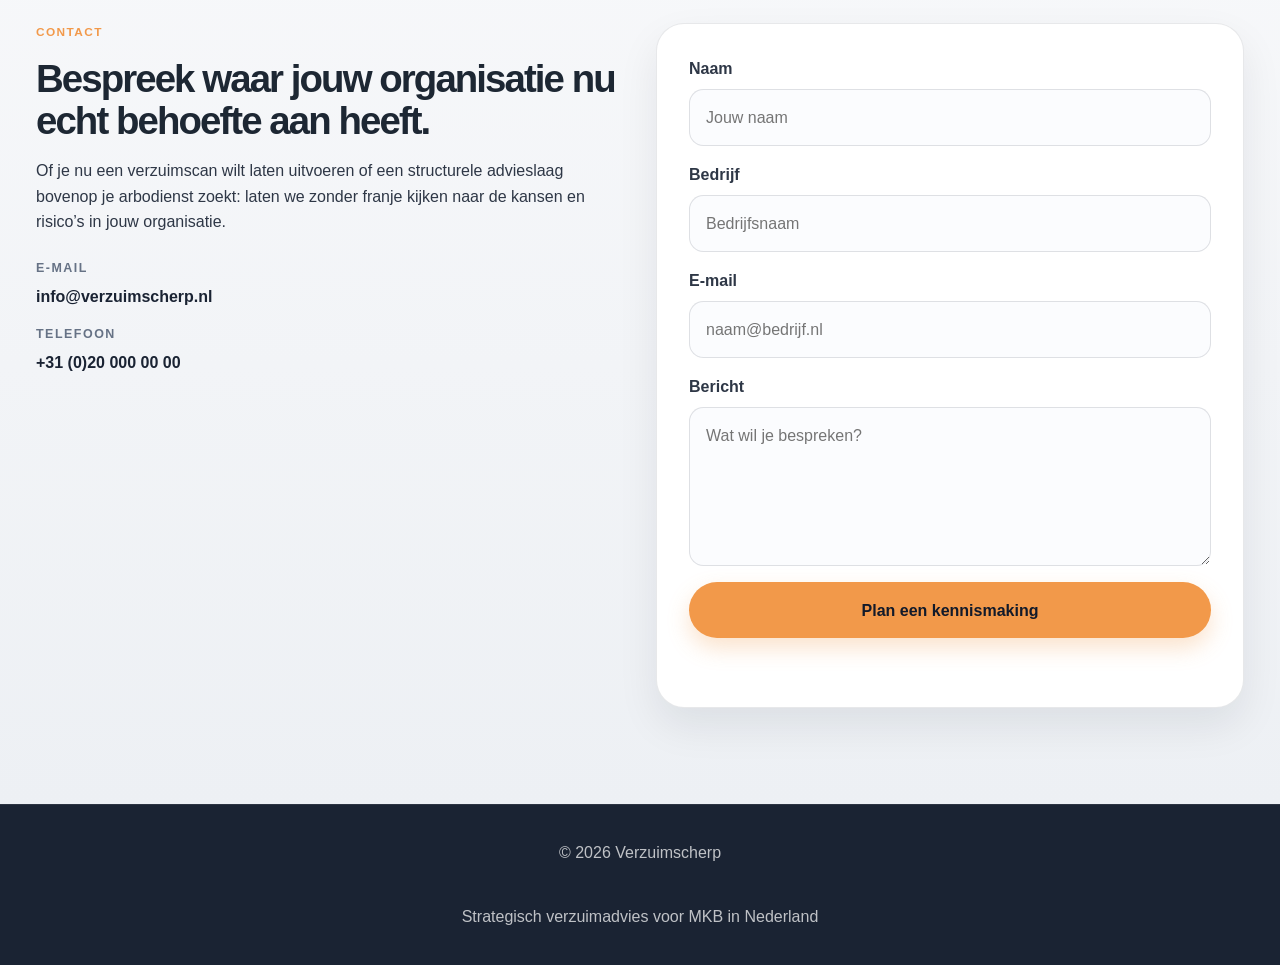
==== commit 8625c316: "k" ====
--- a/index.html
+++ b/index.html
@@ -25,7 +25,7 @@
           </a>
 
           <nav class="main-nav" aria-label="Hoofdnavigatie">
-            <a href="#impact">De impact</a>
+            <a href="#impact">Uitdaging</a>
             <a href="#diensten">Diensten</a>
             <a href="#waarom">Waarom</a>
             <a href="about.html">Over mij</a>
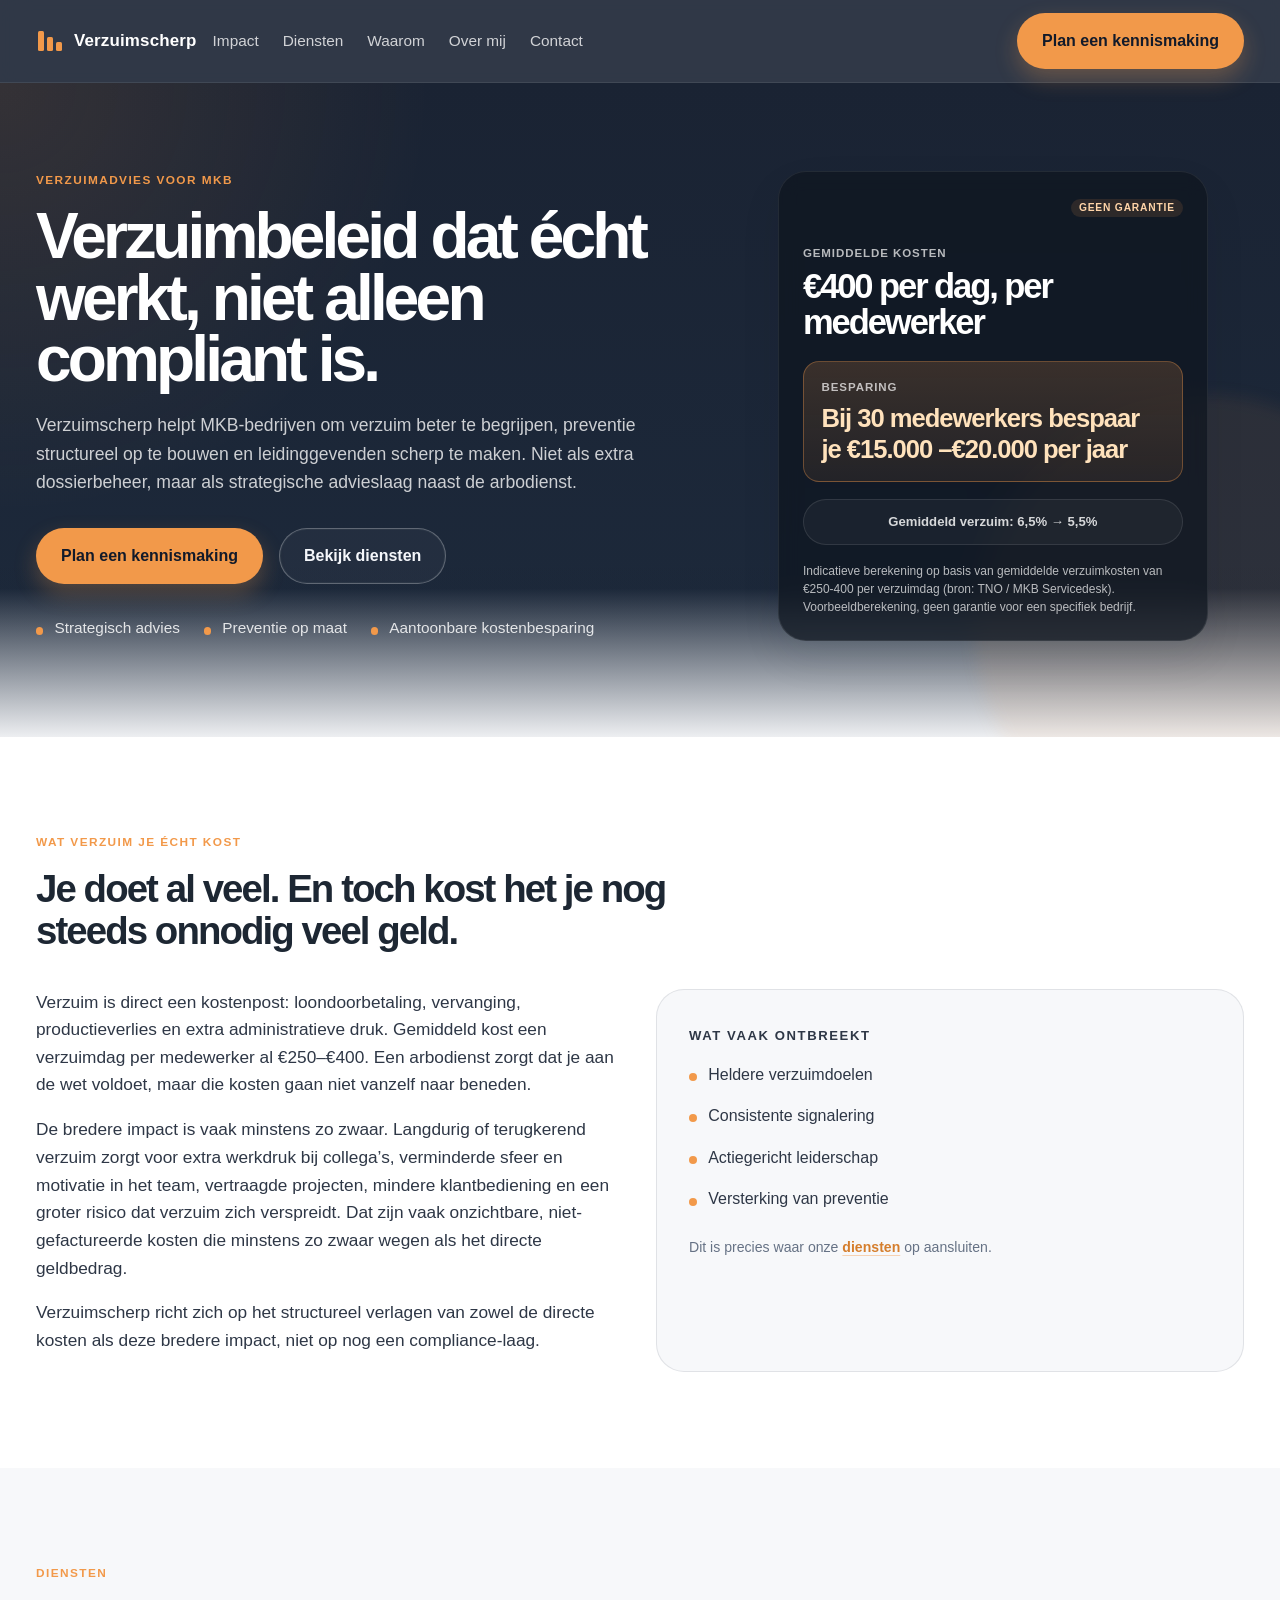
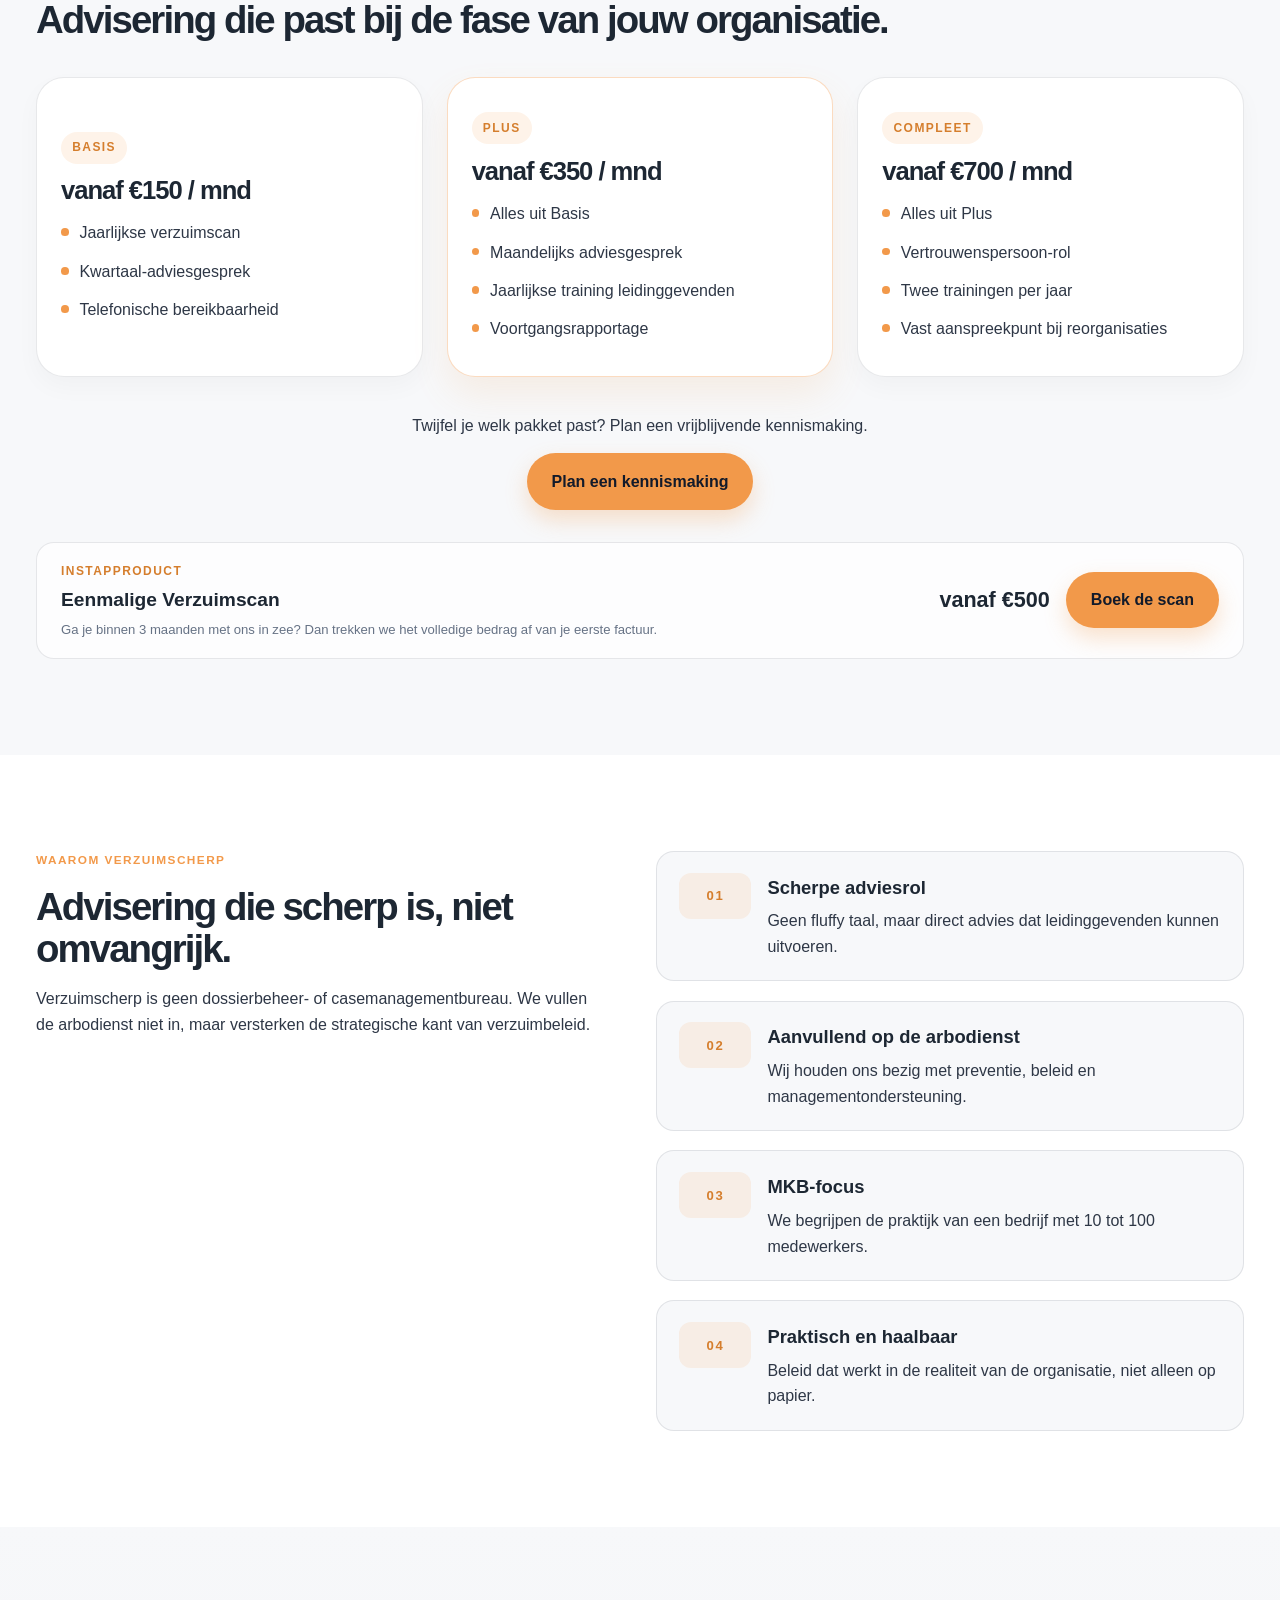
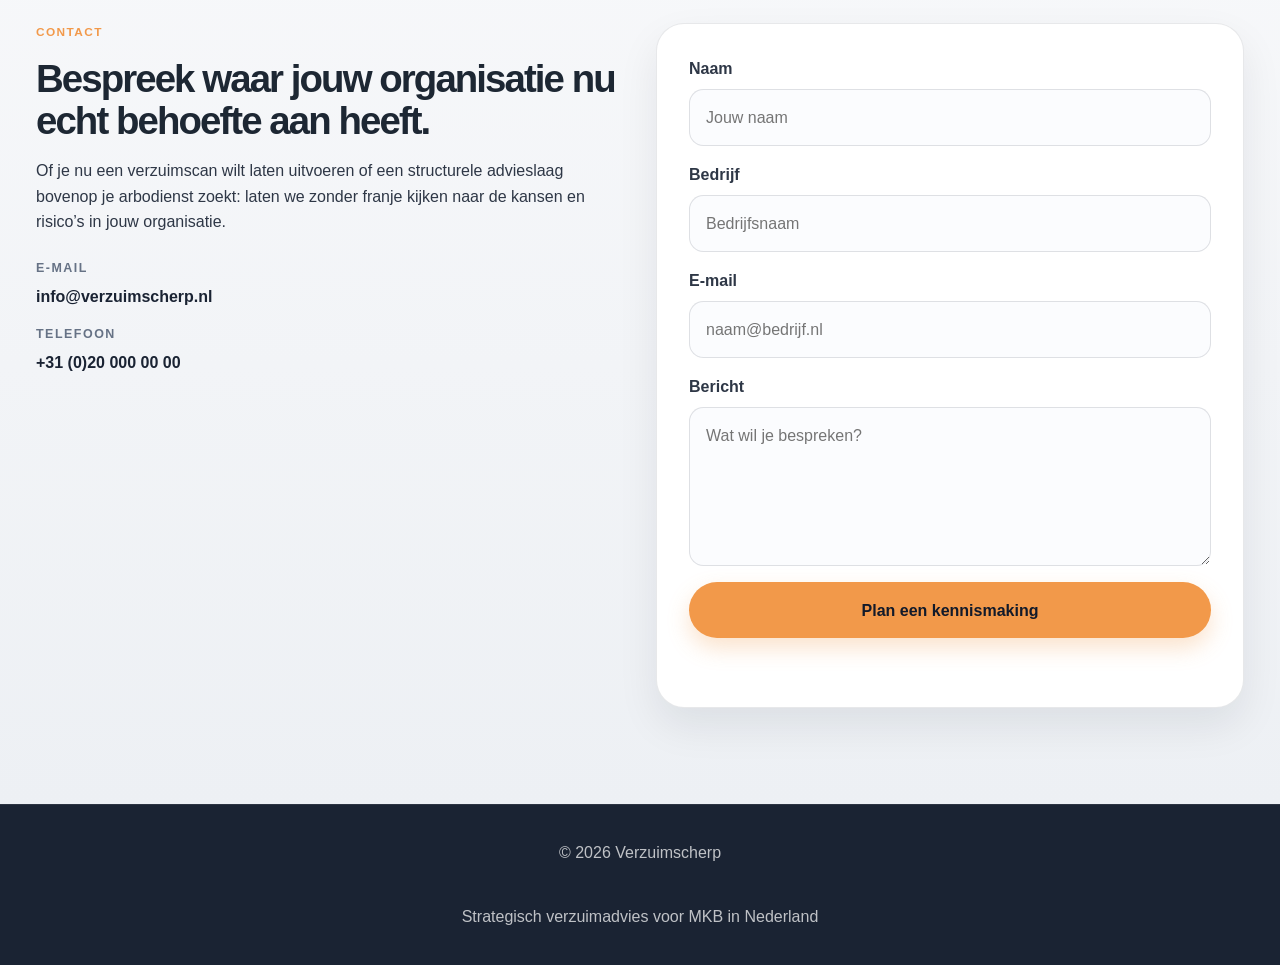
==== commit a483bec4: "1" ====
--- a/index.html
+++ b/index.html
@@ -25,7 +25,7 @@
           </a>
 
           <nav class="main-nav" aria-label="Hoofdnavigatie">
-            <a href="#impact">Uitdaging</a>
+            <a href="#impact">Impact</a>
             <a href="#diensten">Diensten</a>
             <a href="#waarom">Waarom</a>
             <a href="about.html">Over mij</a>
@@ -56,7 +56,7 @@
               <ul class="hero-points" aria-label="Belangrijkste voordelen">
                 <li>Strategisch advies</li>
                 <li>Preventie op maat</li>
-                <li>Aaantoonbare kostenbesparing</li>
+                <li>Aantoonbare kostenbesparing</li>
               </ul>
             </div>
 
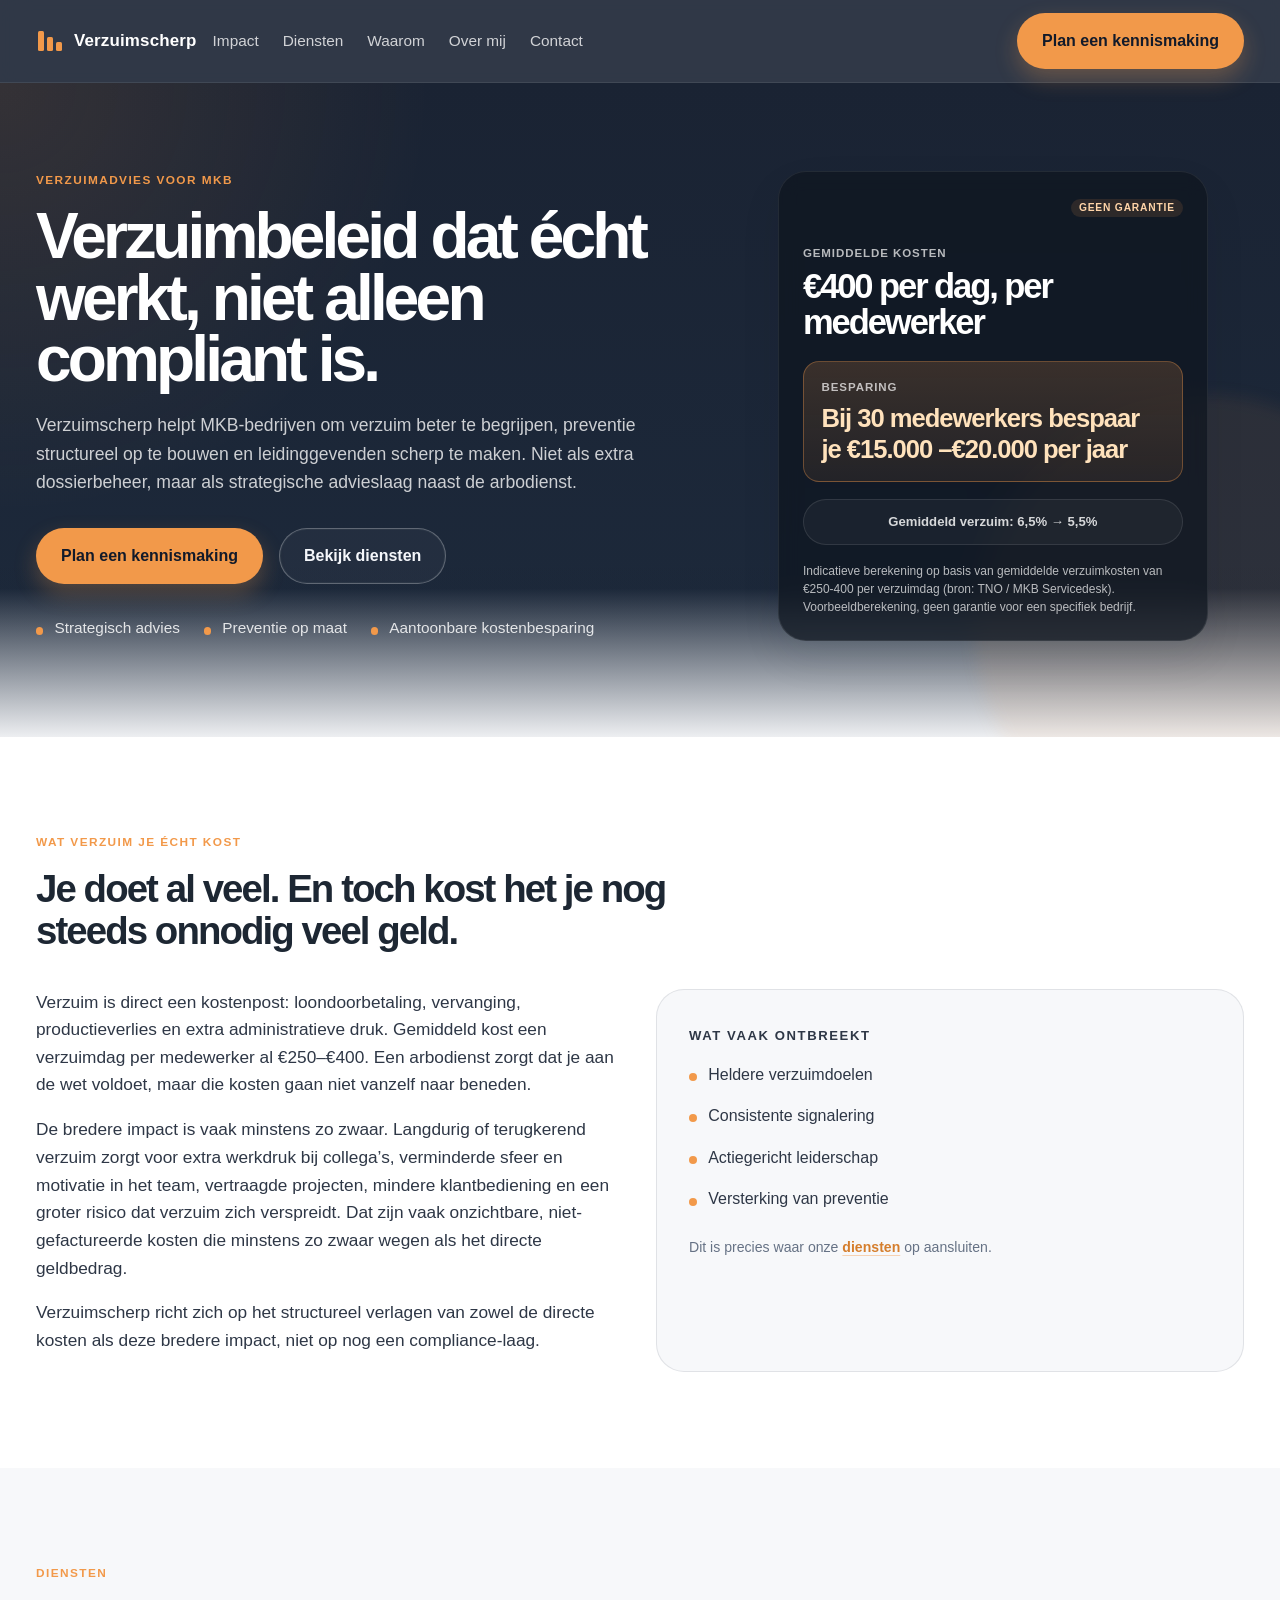
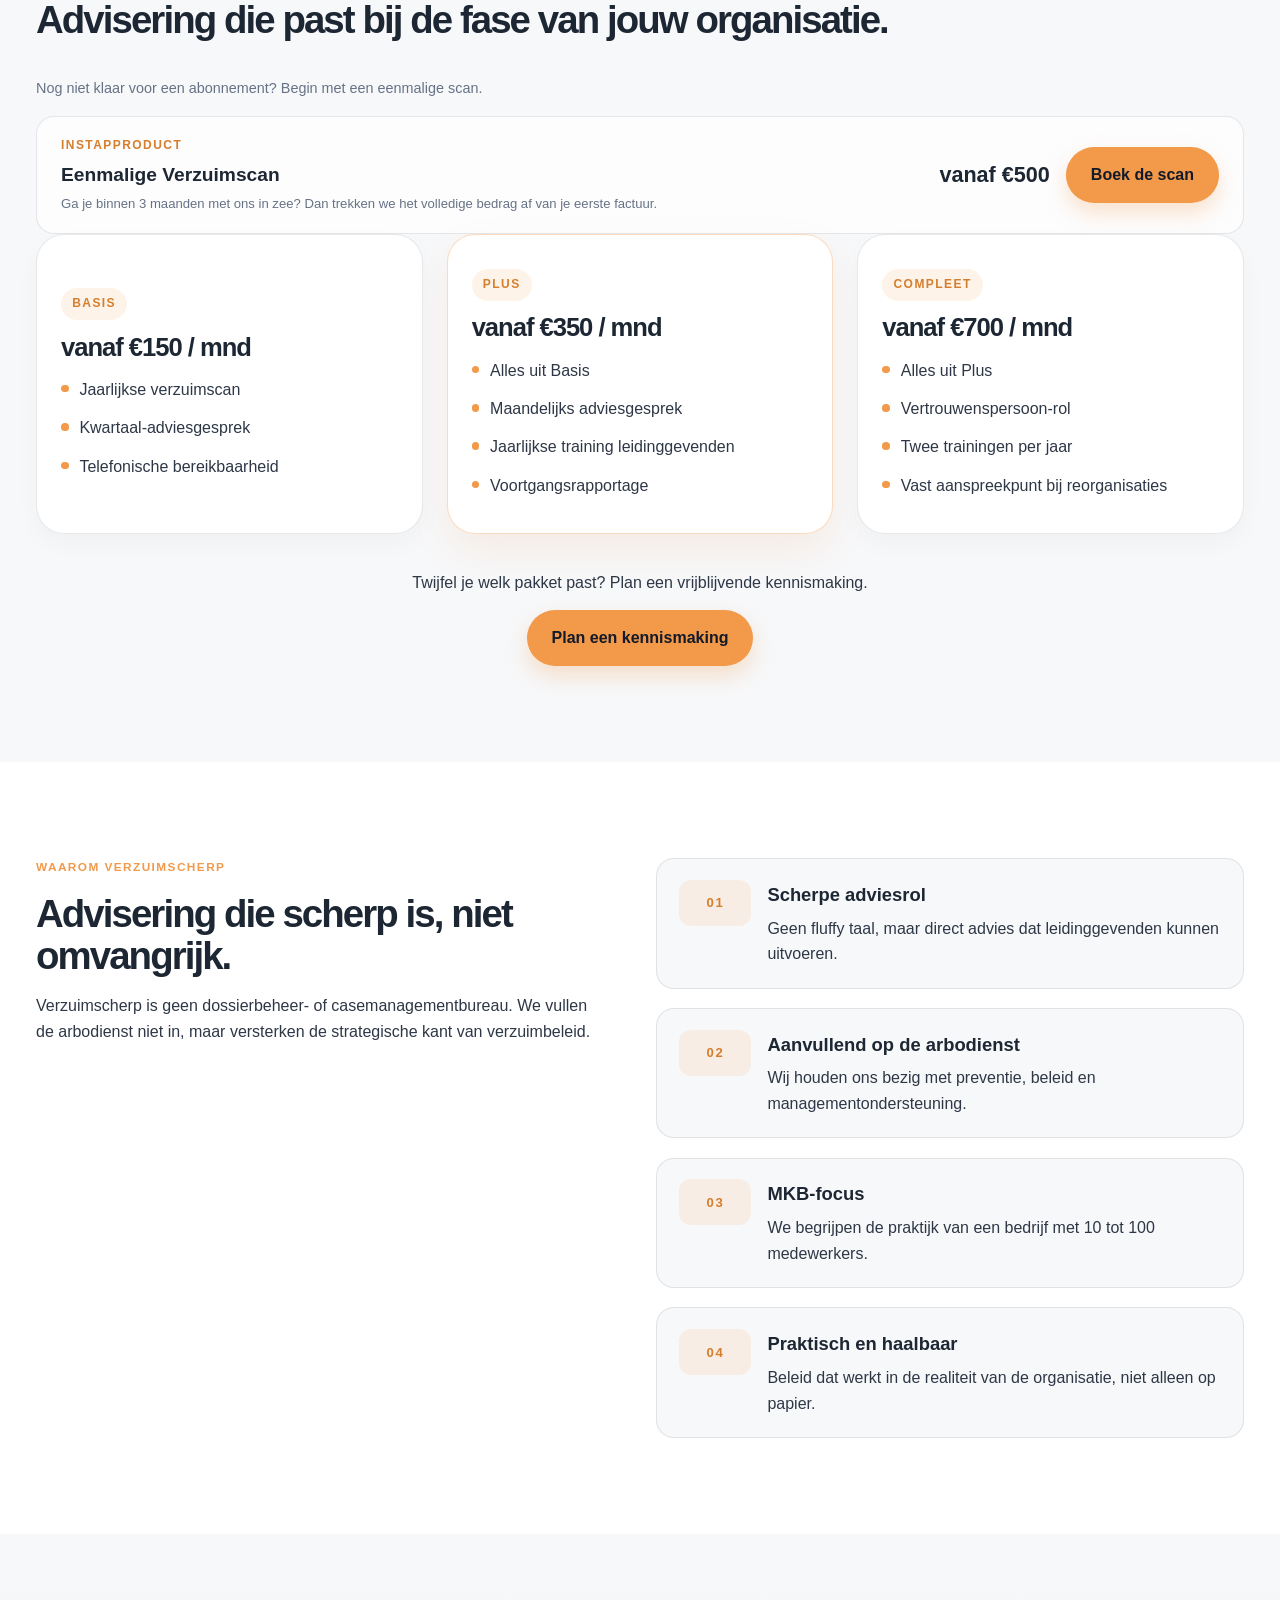
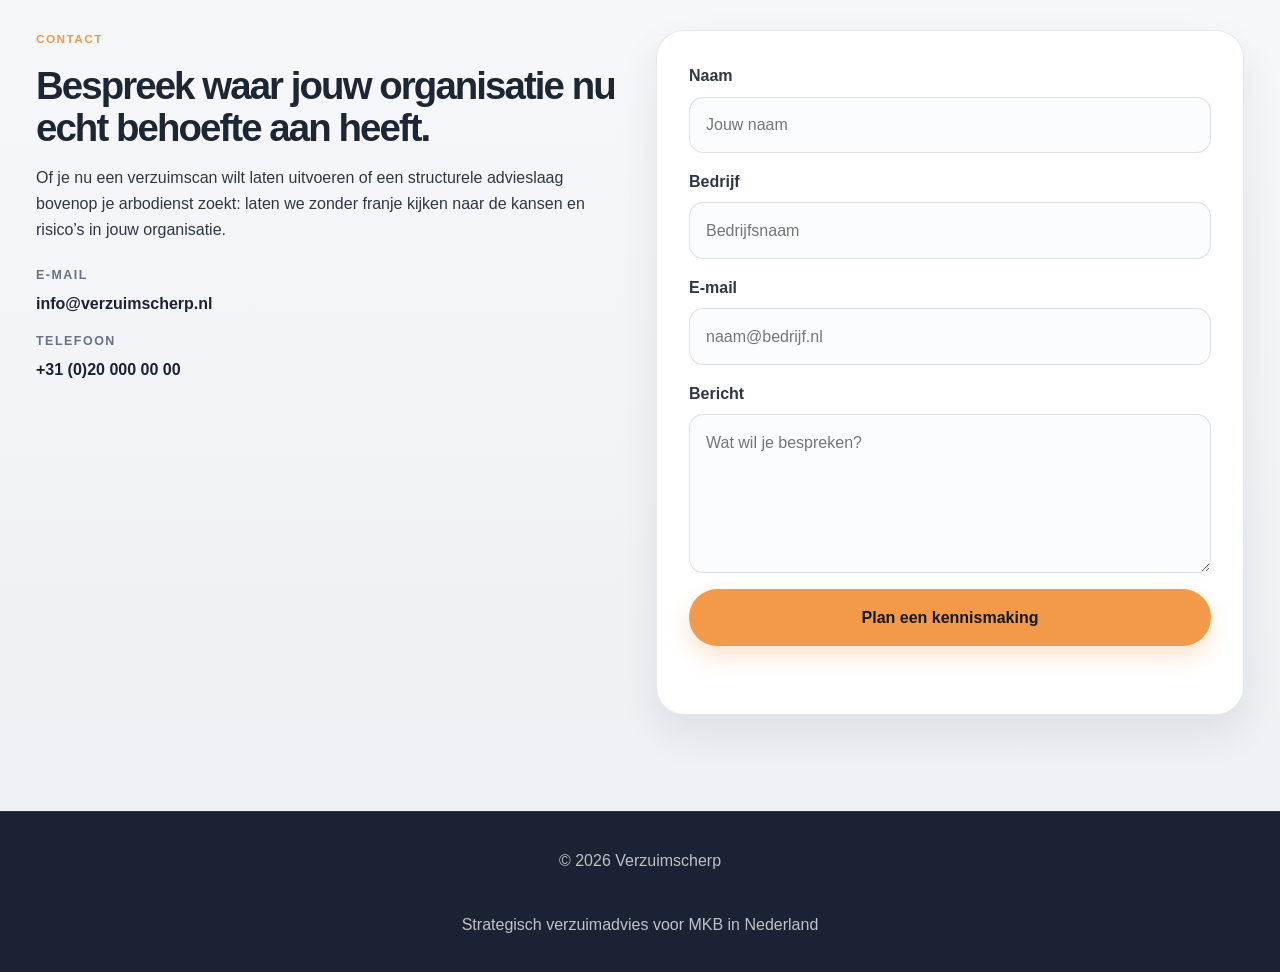
==== commit c7487614: "12" ====
--- a/index.html
+++ b/index.html
@@ -141,6 +141,17 @@
               <h2>Advisering die past bij de fase van jouw organisatie.</h2>
             </div>
 
+            <p class="entry-transition">Nog niet klaar voor een abonnement? Begin met een eenmalige scan.</p>
+            <div class="entry-offer">
+              <div class="entry-copy">
+                <span class="entry-label">Instapproduct</span>
+                <strong>Eenmalige Verzuimscan</strong>
+                <small>Ga je binnen 3 maanden met ons in zee? Dan trekken we het volledige bedrag af van je eerste factuur.</small>
+              </div>
+              <span class="entry-price">vanaf €500</span>
+              <a class="button button-primary entry-offer-button" href="#contact">Boek de scan</a>
+            </div>
+
             <div class="pricing-grid">
               <article class="pricing-card">
                 <div class="card-top">
@@ -184,16 +195,6 @@
             <div class="pricing-cta">
               <p>Twijfel je welk pakket past? Plan een vrijblijvende kennismaking.</p>
               <a class="button button-primary" href="#contact">Plan een kennismaking</a>
-            </div>
-
-            <div class="entry-offer">
-              <div class="entry-copy">
-                <span class="entry-label">Instapproduct</span>
-                <strong>Eenmalige Verzuimscan</strong>
-                <small>Ga je binnen 3 maanden met ons in zee? Dan trekken we het volledige bedrag af van je eerste factuur.</small>
-              </div>
-              <span class="entry-price">vanaf €500</span>
-              <a class="button button-primary entry-offer-button" href="#contact">Boek de scan</a>
             </div>
           </div>
         </section>
--- a/style.css
+++ b/style.css
@@ -592,6 +592,12 @@
   color: var(--text-soft);
 }
 
+.entry-transition {
+  margin: 1.5rem 0 -1rem;
+  color: var(--muted);
+  font-size: 0.9rem;
+}
+
 .entry-copy {
   display: grid;
   gap: 0.25rem;
@@ -815,12 +821,26 @@
 
 .about-visual {
   display: flex;
+  flex-direction: column;
+  align-items: center;
+  gap: 1.5rem;
   justify-content: center;
+  width: min(100%, 320px);
+  justify-self: center;
+}
+
+.about-photo {
+  width: min(100%, 340px);
+  aspect-ratio: 3 / 4;
+  object-fit: cover;
+  border: 6px solid var(--surface);
+  border-radius: 32px;
+  box-shadow: 0 16px 30px rgba(18, 26, 42, 0.16);
 }
 
 .about-quote {
   position: relative;
-  width: min(100%, 430px);
+  width: 100%;
   padding: 2rem 1.6rem 1.5rem;
   border-radius: var(--radius-lg);
   background: linear-gradient(180deg, rgba(26, 35, 51, 0.96), rgba(18, 26, 42, 1));
@@ -883,6 +903,18 @@
   background: var(--surface);
 }
 
+.timeline-layout {
+  display: grid;
+  grid-template-columns: 1fr;
+  gap: 2.5rem;
+}
+
+.experience-visual {
+  display: flex;
+  align-items: center;
+  justify-content: center;
+}
+
 .timeline {
   display: grid;
   gap: 1.1rem;
@@ -943,6 +975,27 @@
 }
 
 @media (min-width: 700px) {
+  .about-grid {
+    grid-template-columns: minmax(0, 1fr) minmax(280px, 320px);
+    gap: 3.5rem;
+  }
+
+  .timeline-layout {
+    grid-template-columns: minmax(0, 1.85fr) minmax(240px, 1fr);
+    gap: 3.5rem;
+    align-items: center;
+  }
+
+  .timeline-column {
+    grid-column: 1;
+    grid-row: 1;
+  }
+
+  .experience-visual {
+    grid-column: 2;
+    grid-row: 1;
+  }
+
   .pricing-grid {
     grid-template-columns: repeat(3, minmax(0, 1fr));
   }
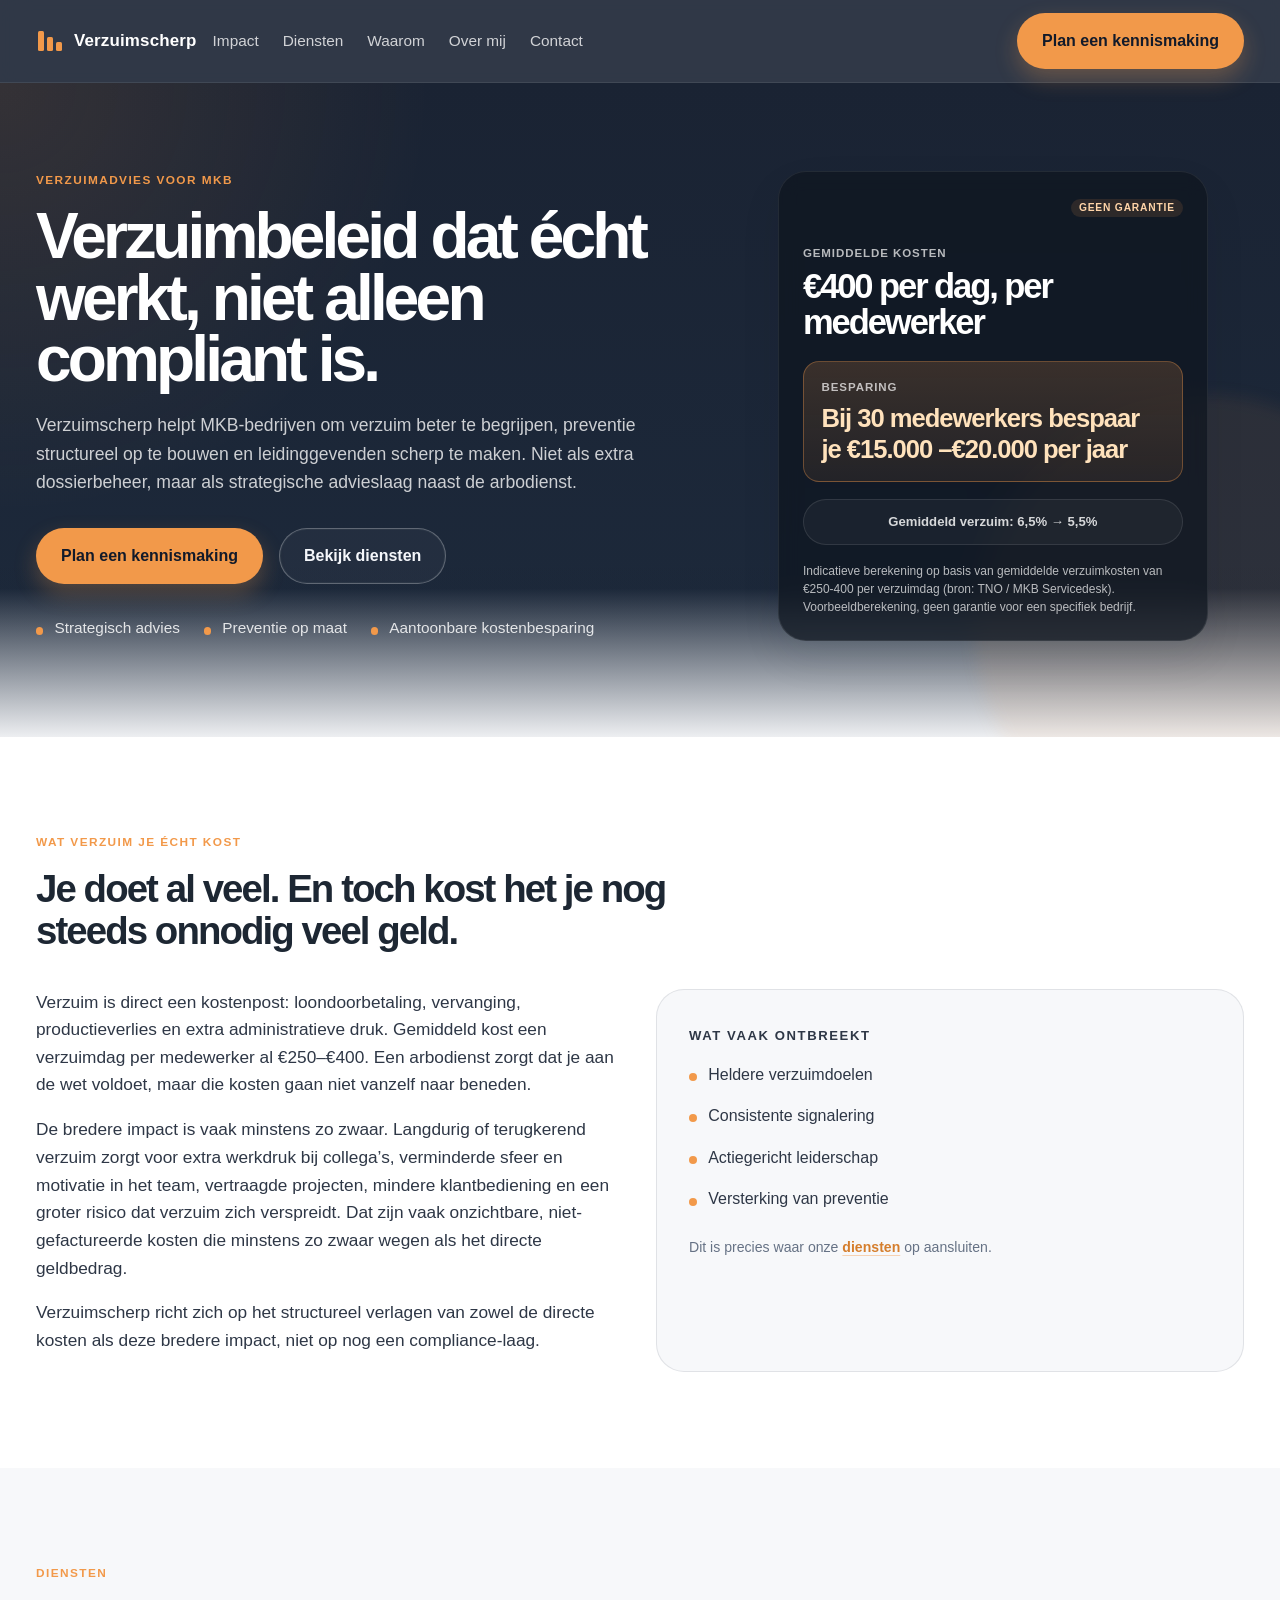
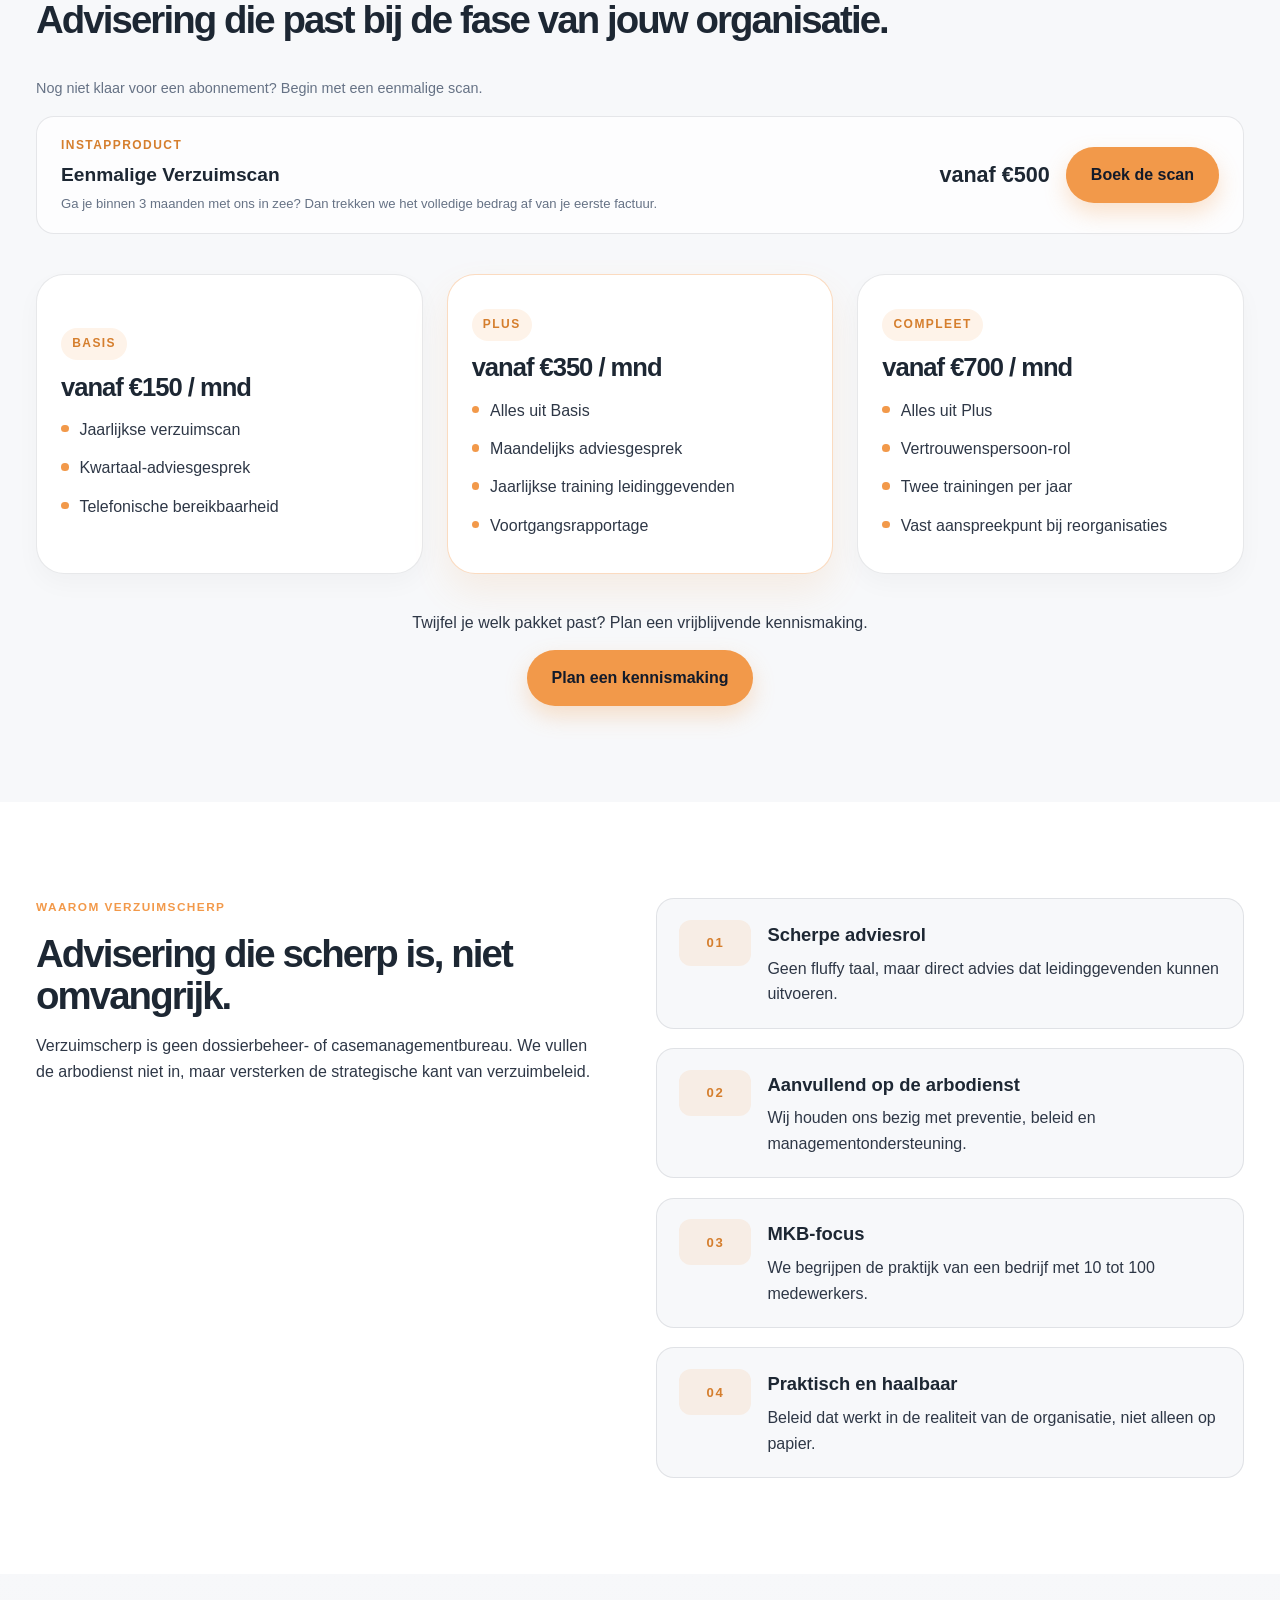
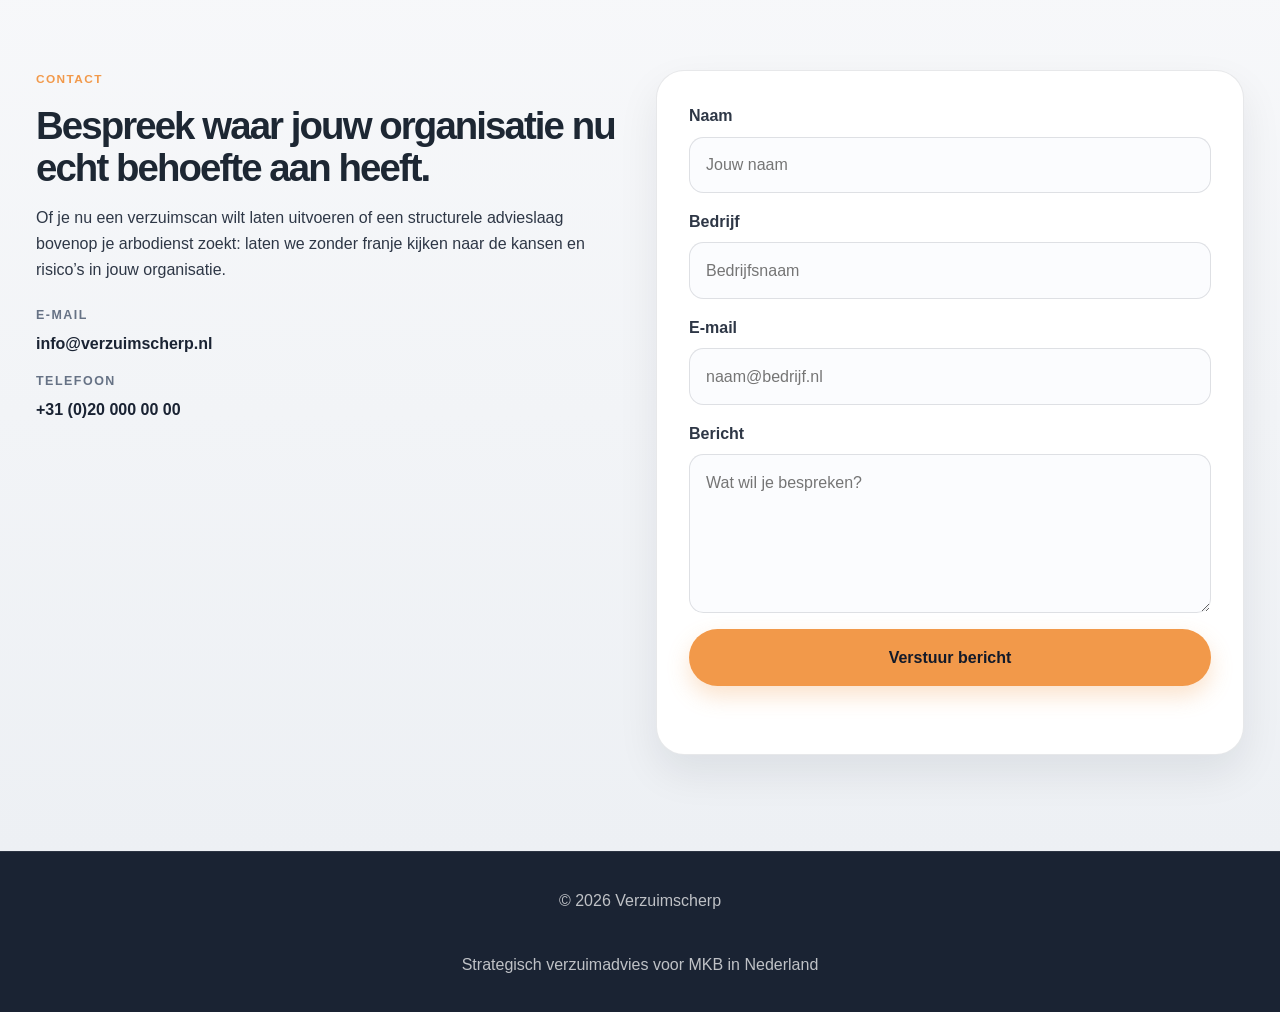
==== commit e671b312: "2" ====
--- a/index.html
+++ b/index.html
@@ -290,7 +290,7 @@
                 <textarea id="message" name="message" rows="5" placeholder="Wat wil je bespreken?" required></textarea>
               </div>
 
-              <button type="submit" class="button button-primary button-full">Plan een kennismaking</button>
+              <button type="submit" class="button button-primary button-full">Verstuur bericht</button>
               <p class="form-status" aria-live="polite"></p>
             </form>
           </div>
--- a/style.css
+++ b/style.css
@@ -584,7 +584,7 @@
   align-items: center;
   justify-content: space-between;
   gap: 0.8rem 1rem;
-  margin-top: 2rem;
+  margin: 2rem 0 40px;
   padding: 1.2rem 1.5rem;
   border-radius: var(--radius-md);
   border: 1px solid var(--line);
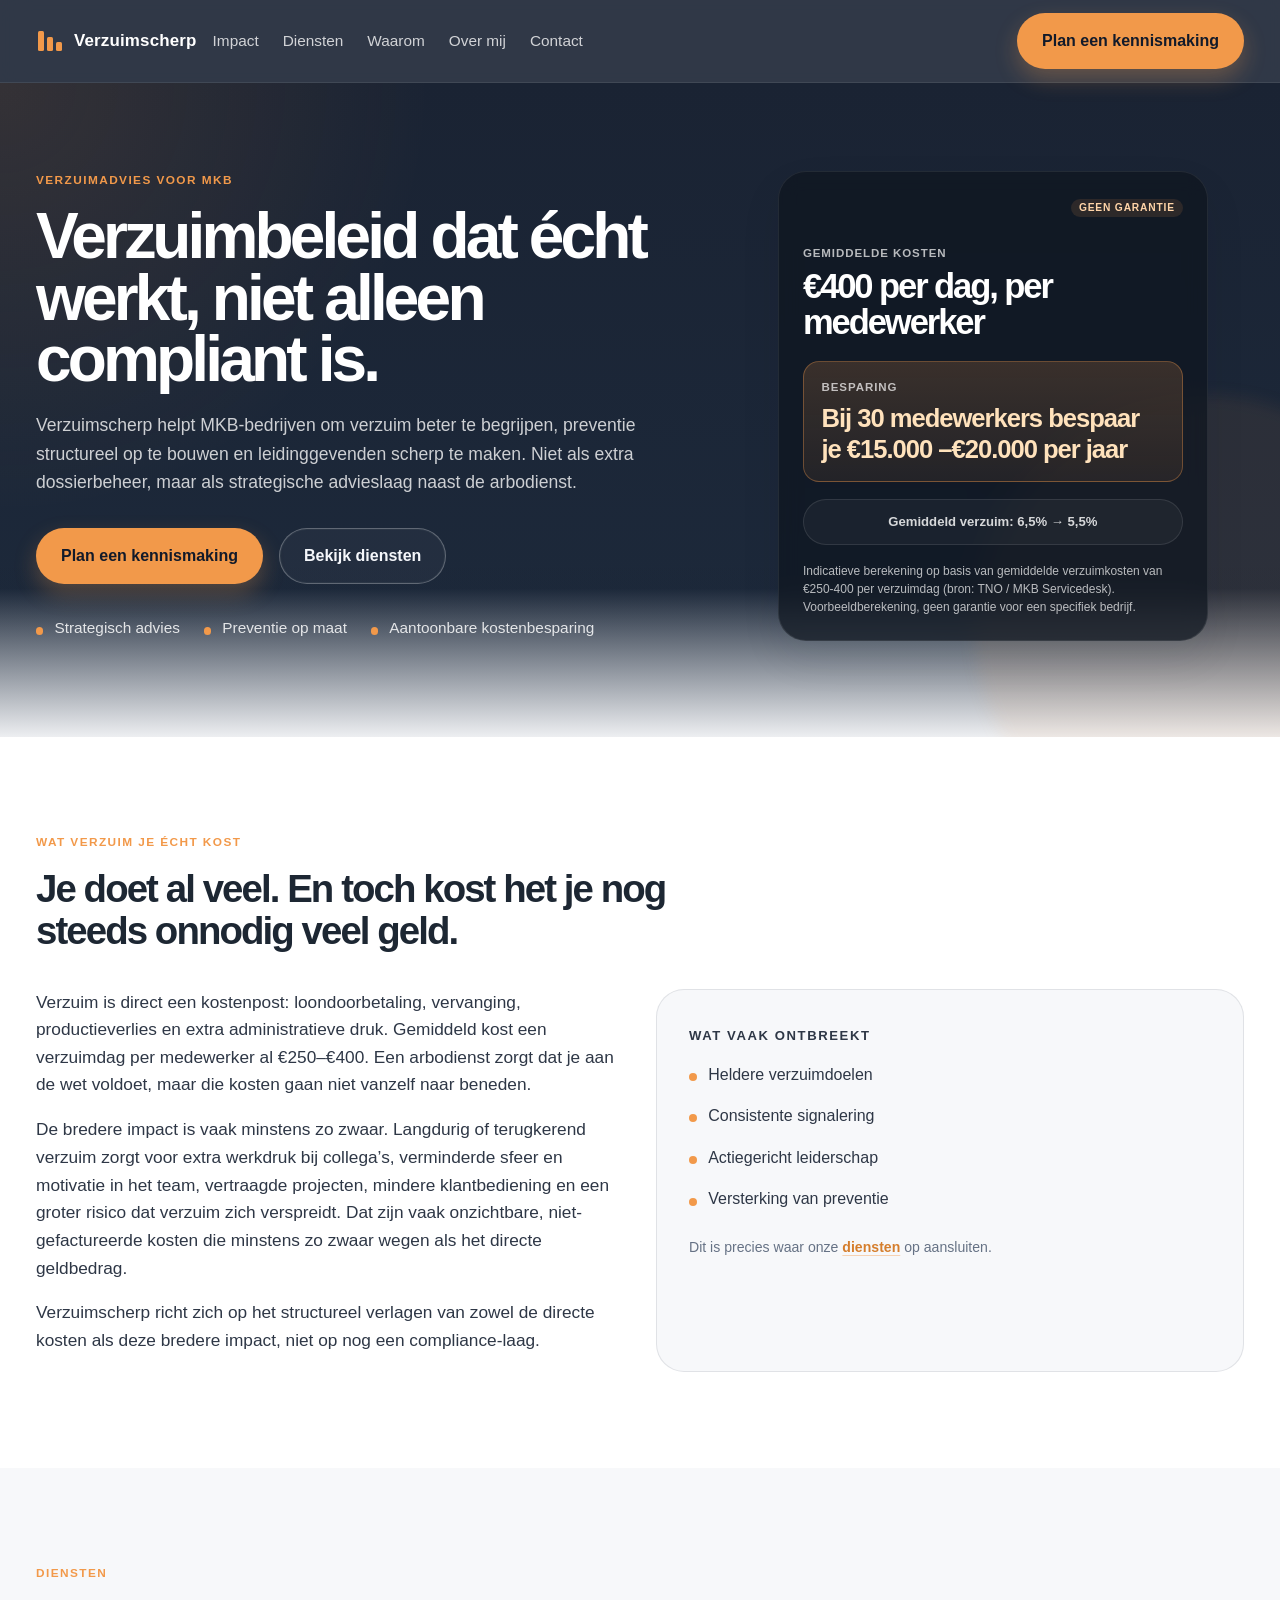
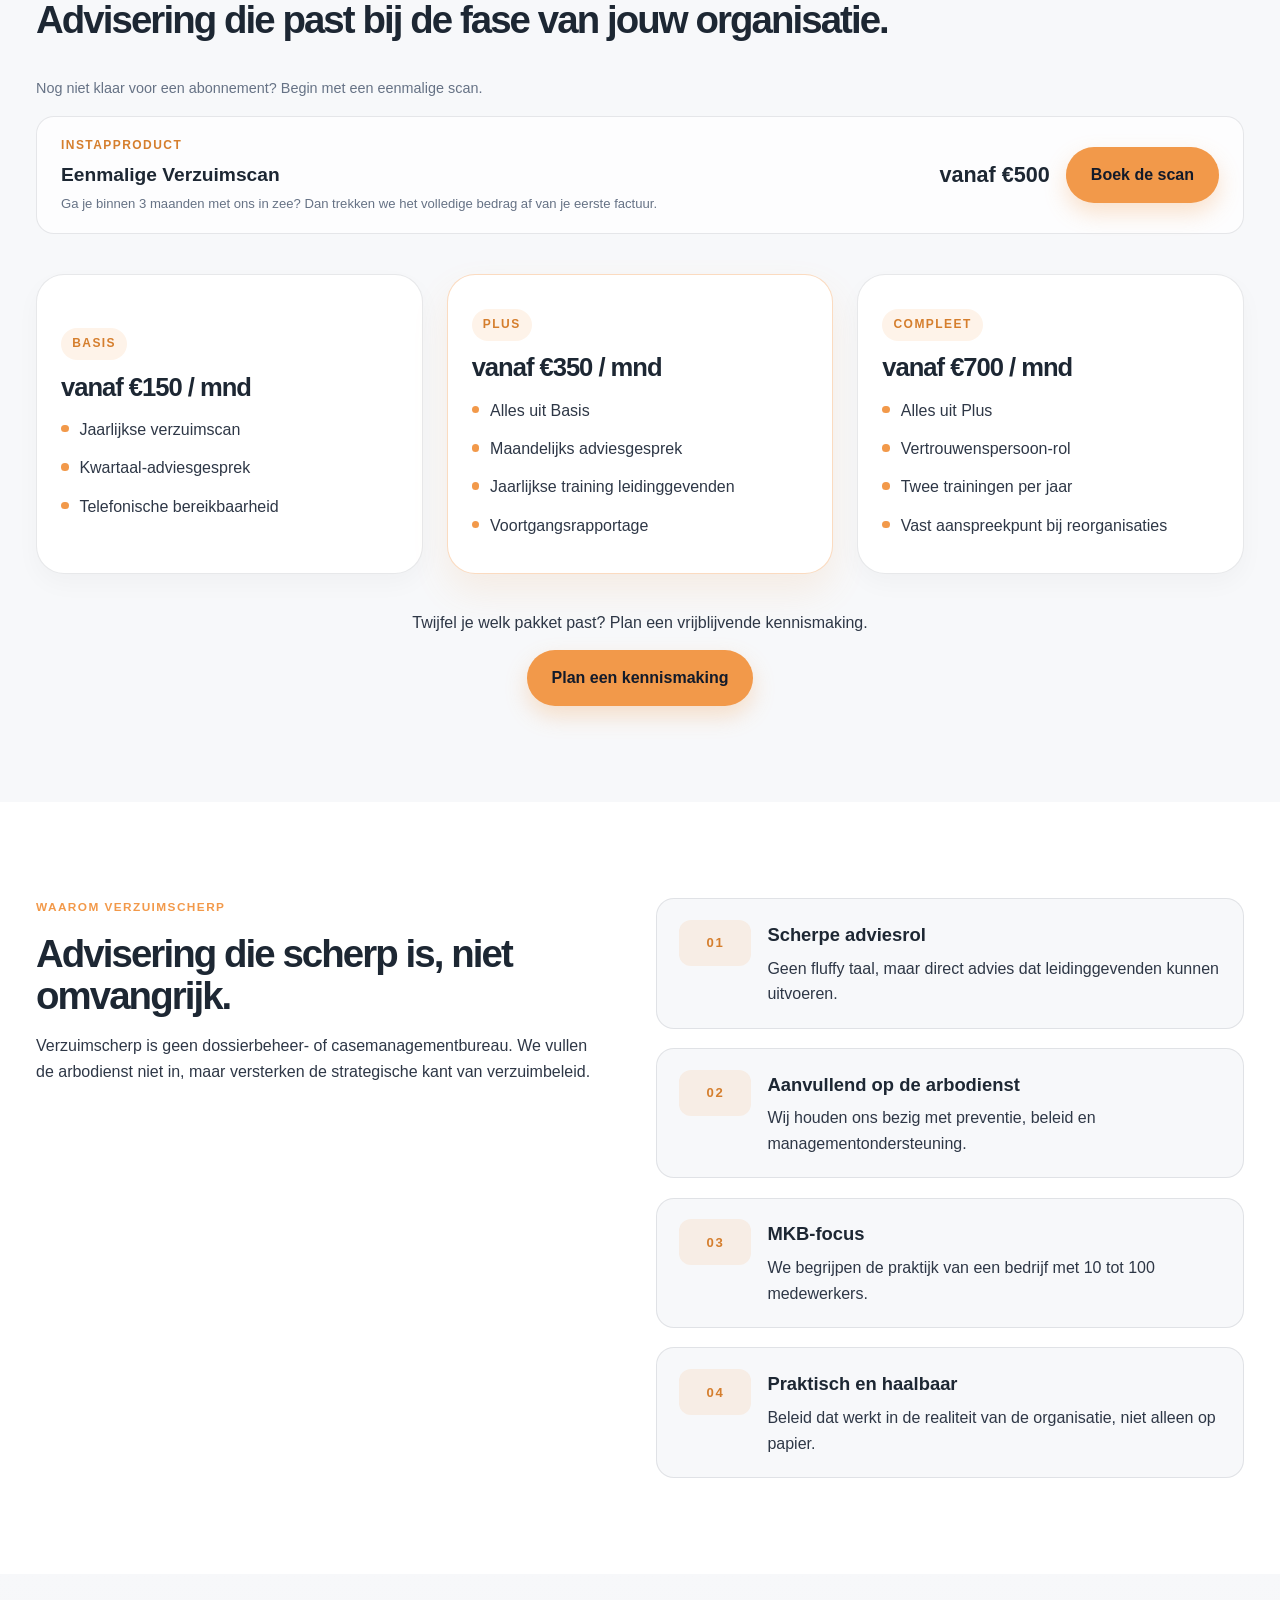
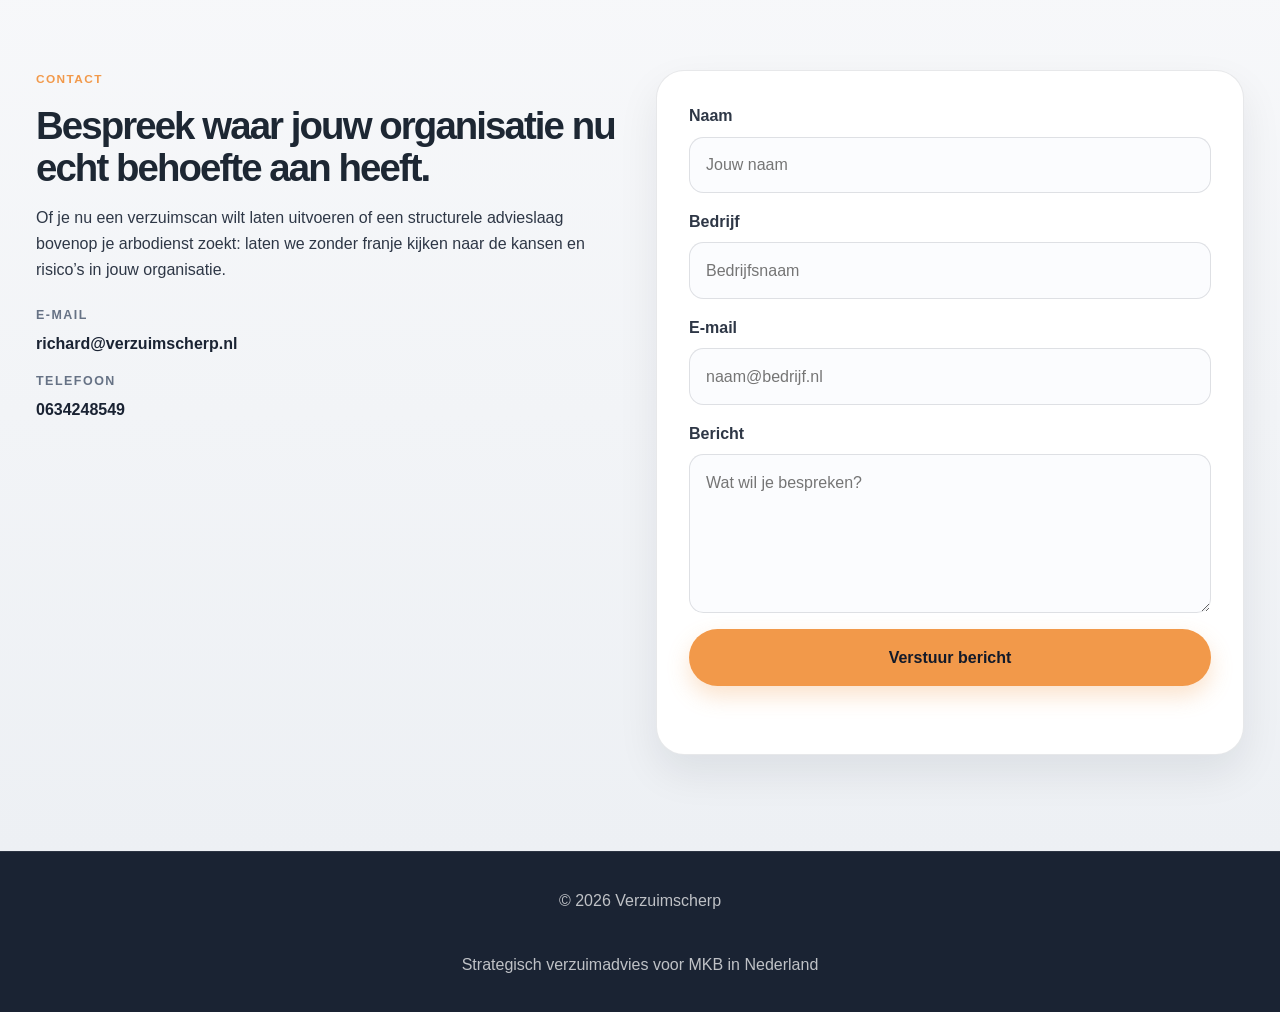
==== commit a98f70e1: "tel" ====
--- a/index.html
+++ b/index.html
@@ -260,11 +260,11 @@
               <div class="contact-details">
                 <div>
                   <span>E-mail</span>
-                  <a href="mailto:info@verzuimscherp.nl">info@verzuimscherp.nl</a>
+                  <a href="mailto:richard@verzuimscherp.nl">richard@verzuimscherp.nl</a>
                 </div>
                 <div>
                   <span>Telefoon</span>
-                  <a href="tel:+31000000000">+31 (0)20 000 00 00</a>
+                  <a href="tel:+31634248549">0634248549</a>
                 </div>
               </div>
             </div>
--- a/style.css
+++ b/style.css
@@ -909,12 +909,6 @@
   gap: 2.5rem;
 }
 
-.experience-visual {
-  display: flex;
-  align-items: center;
-  justify-content: center;
-}
-
 .timeline {
   display: grid;
   gap: 1.1rem;
@@ -980,22 +974,6 @@
     gap: 3.5rem;
   }
 
-  .timeline-layout {
-    grid-template-columns: minmax(0, 1.85fr) minmax(240px, 1fr);
-    gap: 3.5rem;
-    align-items: center;
-  }
-
-  .timeline-column {
-    grid-column: 1;
-    grid-row: 1;
-  }
-
-  .experience-visual {
-    grid-column: 2;
-    grid-row: 1;
-  }
-
   .pricing-grid {
     grid-template-columns: repeat(3, minmax(0, 1fr));
   }
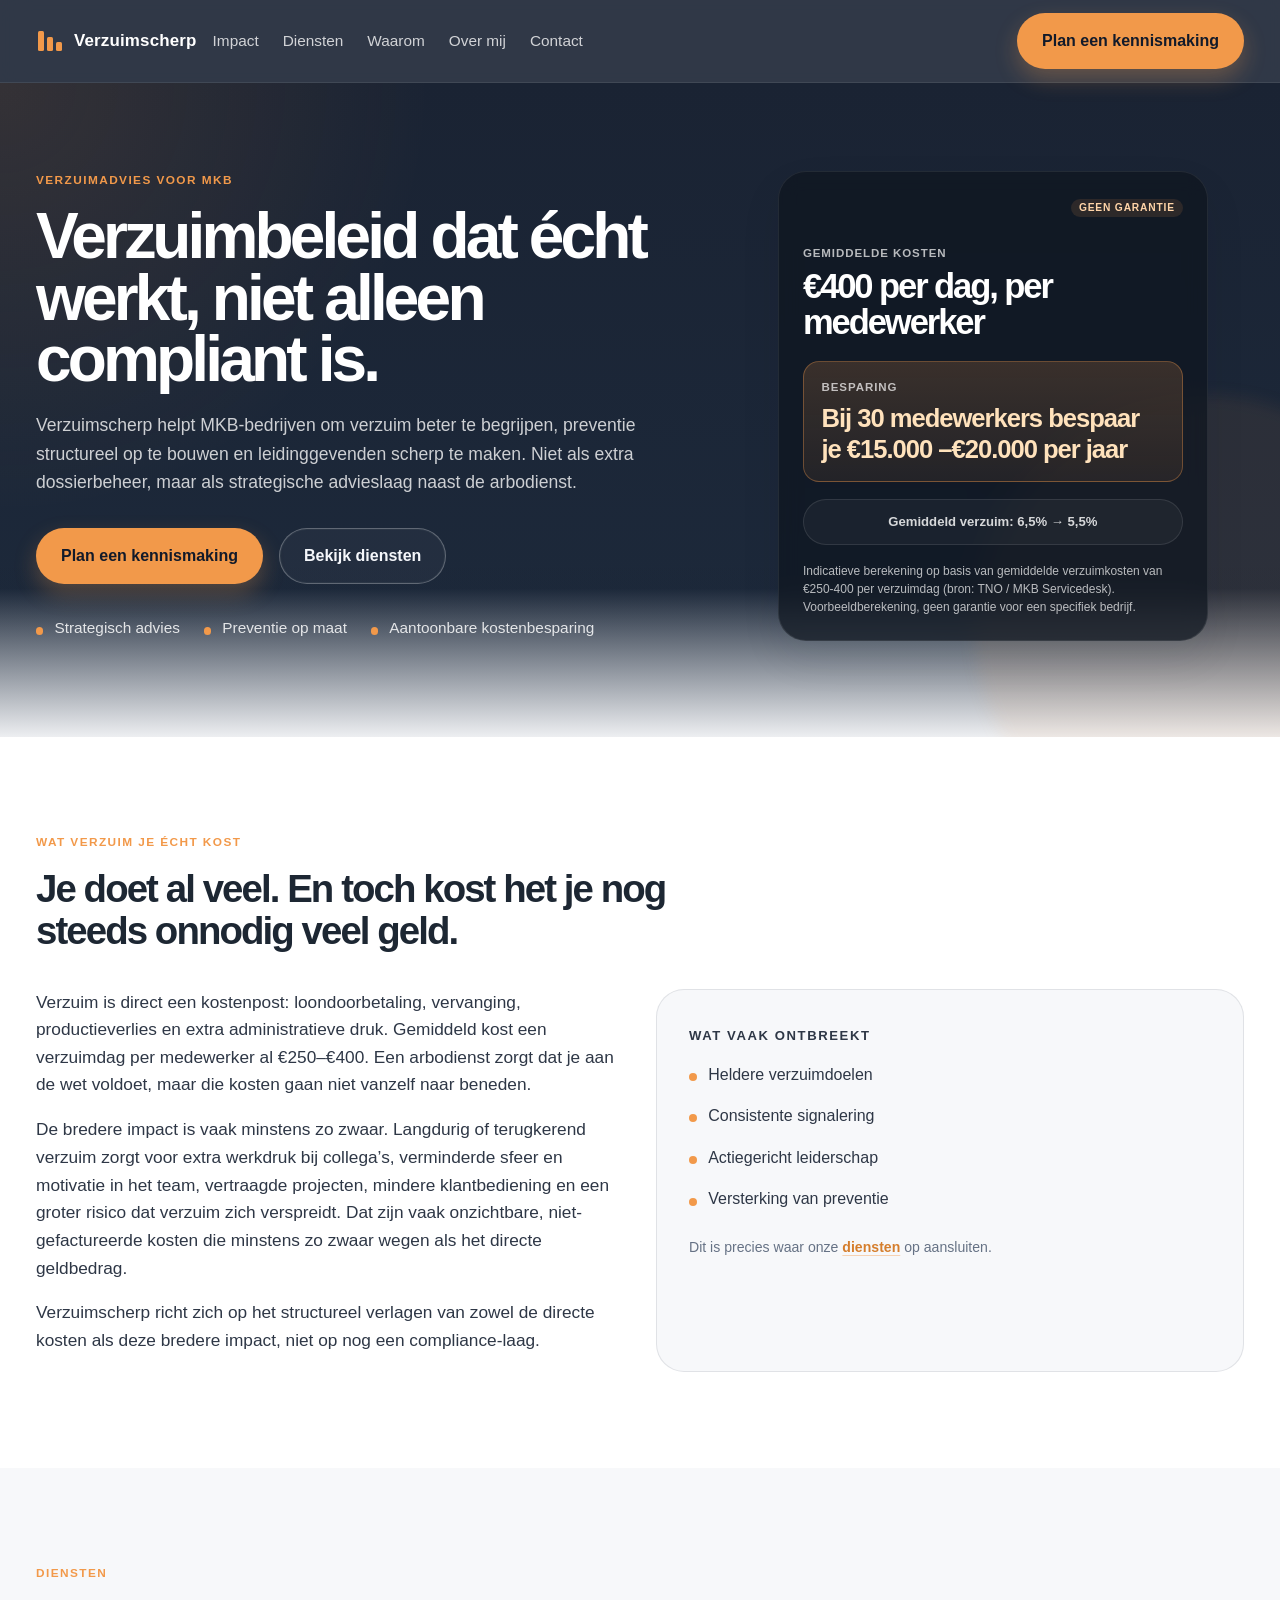
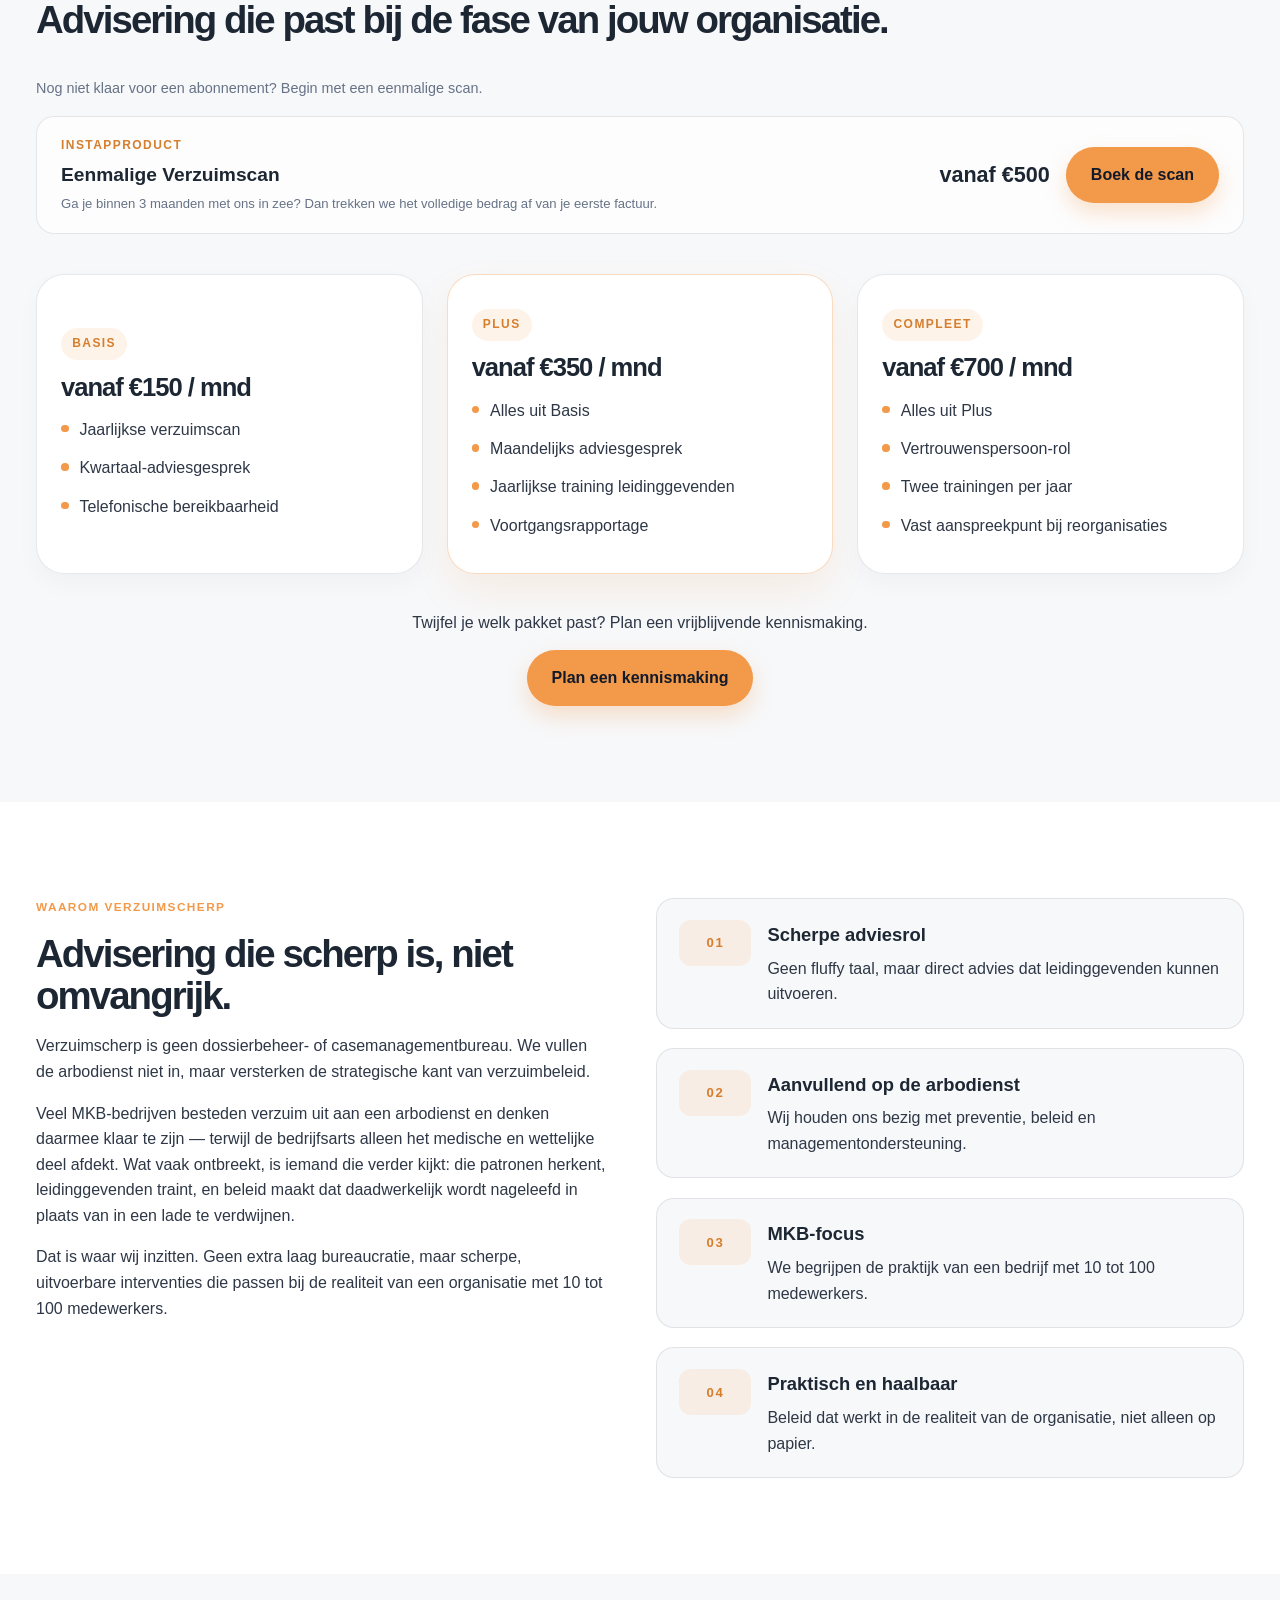
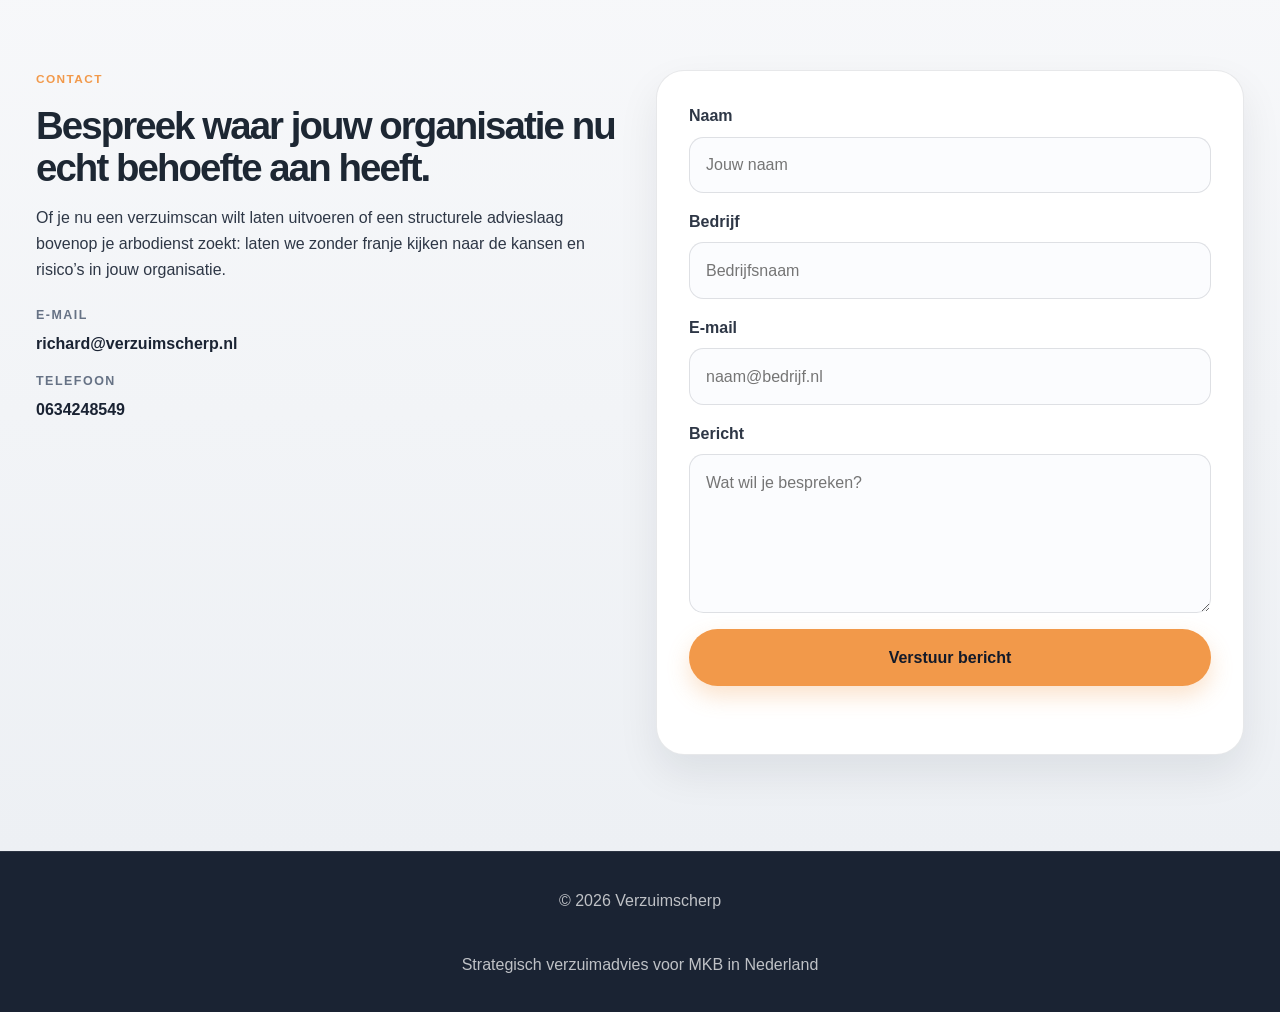
==== commit 47736adb: "waarom" ====
--- a/index.html
+++ b/index.html
@@ -208,6 +208,18 @@
                 Verzuimscherp is geen dossierbeheer- of casemanagementbureau. We vullen de
                 arbodienst niet in, maar versterken de strategische kant van verzuimbeleid.
               </p>
+              <p>
+                Veel MKB-bedrijven besteden verzuim uit aan een arbodienst en denken daarmee
+                klaar te zijn — terwijl de bedrijfsarts alleen het medische en wettelijke deel
+                afdekt. Wat vaak ontbreekt, is iemand die verder kijkt: die patronen herkent,
+                leidinggevenden traint, en beleid maakt dat daadwerkelijk wordt nageleefd in
+                plaats van in een lade te verdwijnen.
+              </p>
+              <p>
+                Dat is waar wij inzitten. Geen extra laag bureaucratie, maar scherpe,
+                uitvoerbare interventies die passen bij de realiteit van een organisatie met
+                10 tot 100 medewerkers.
+              </p>
             </div>
 
             <div class="usp-list">
